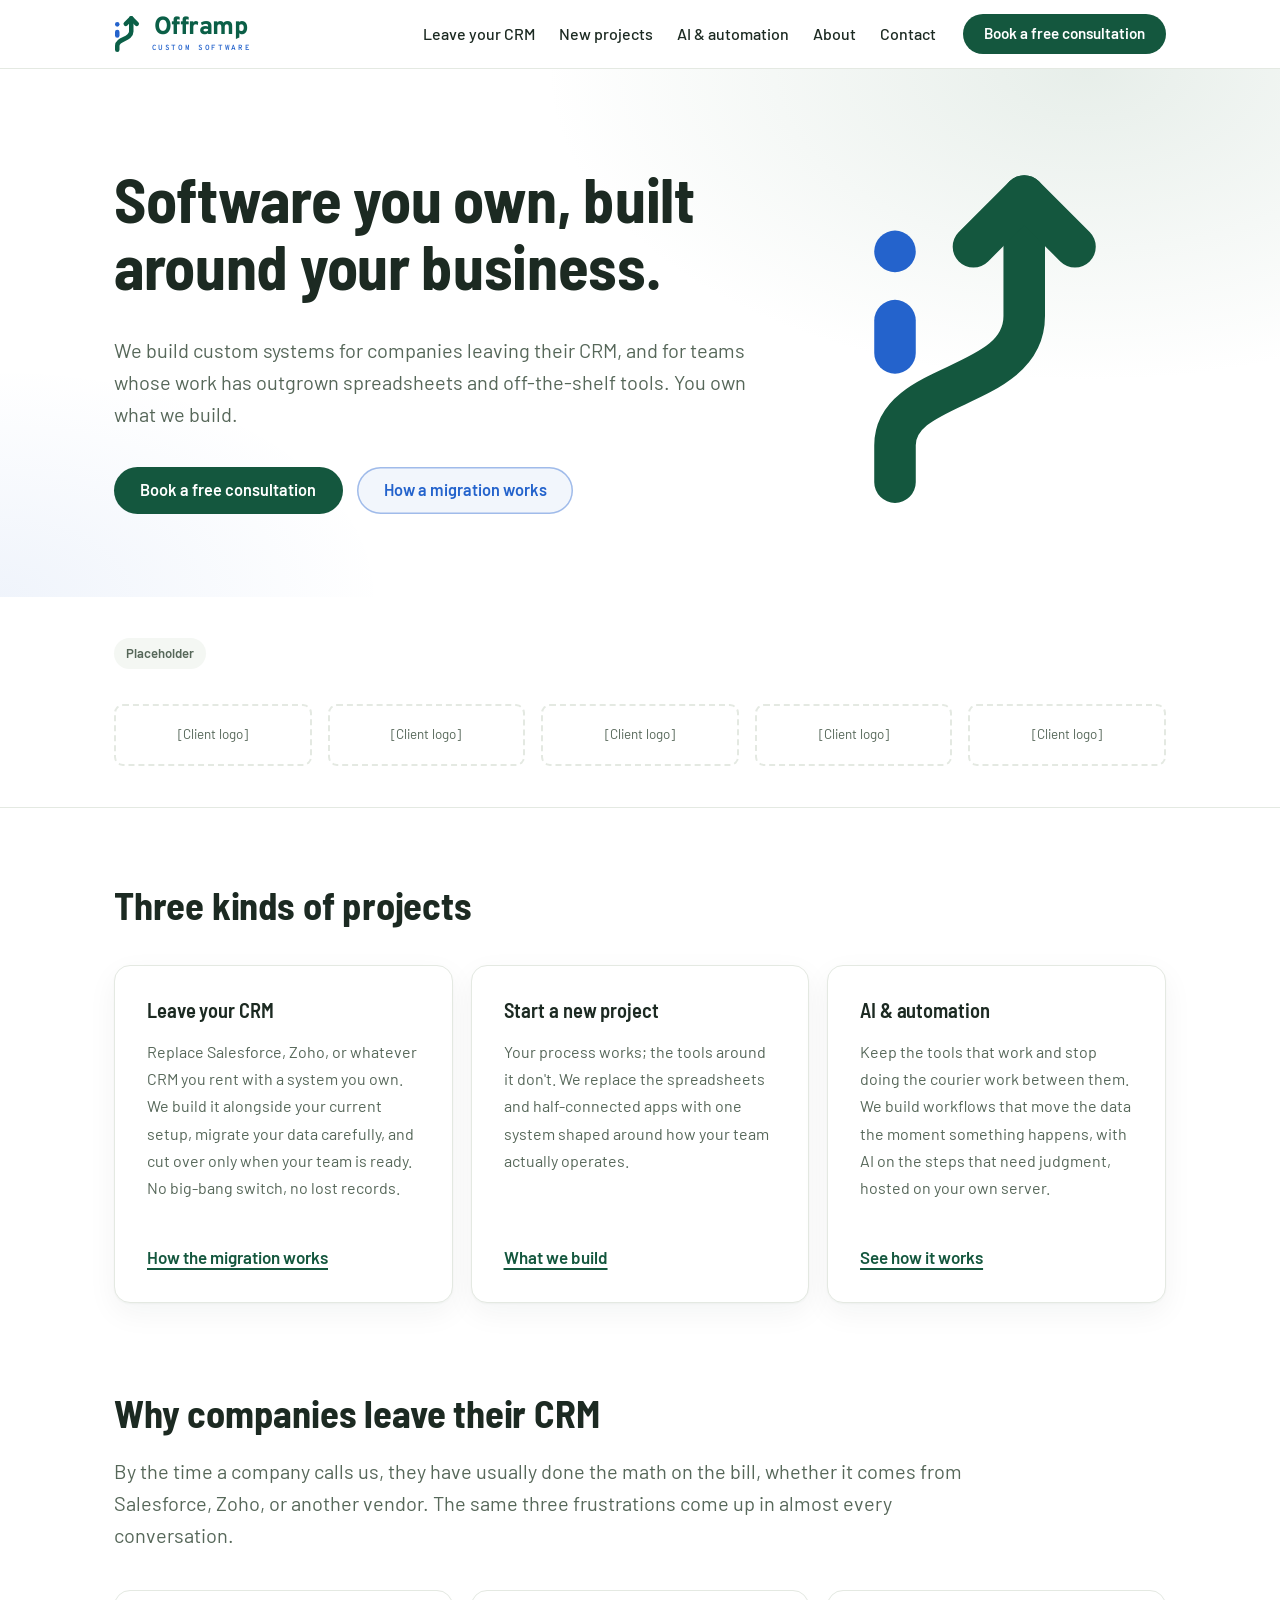
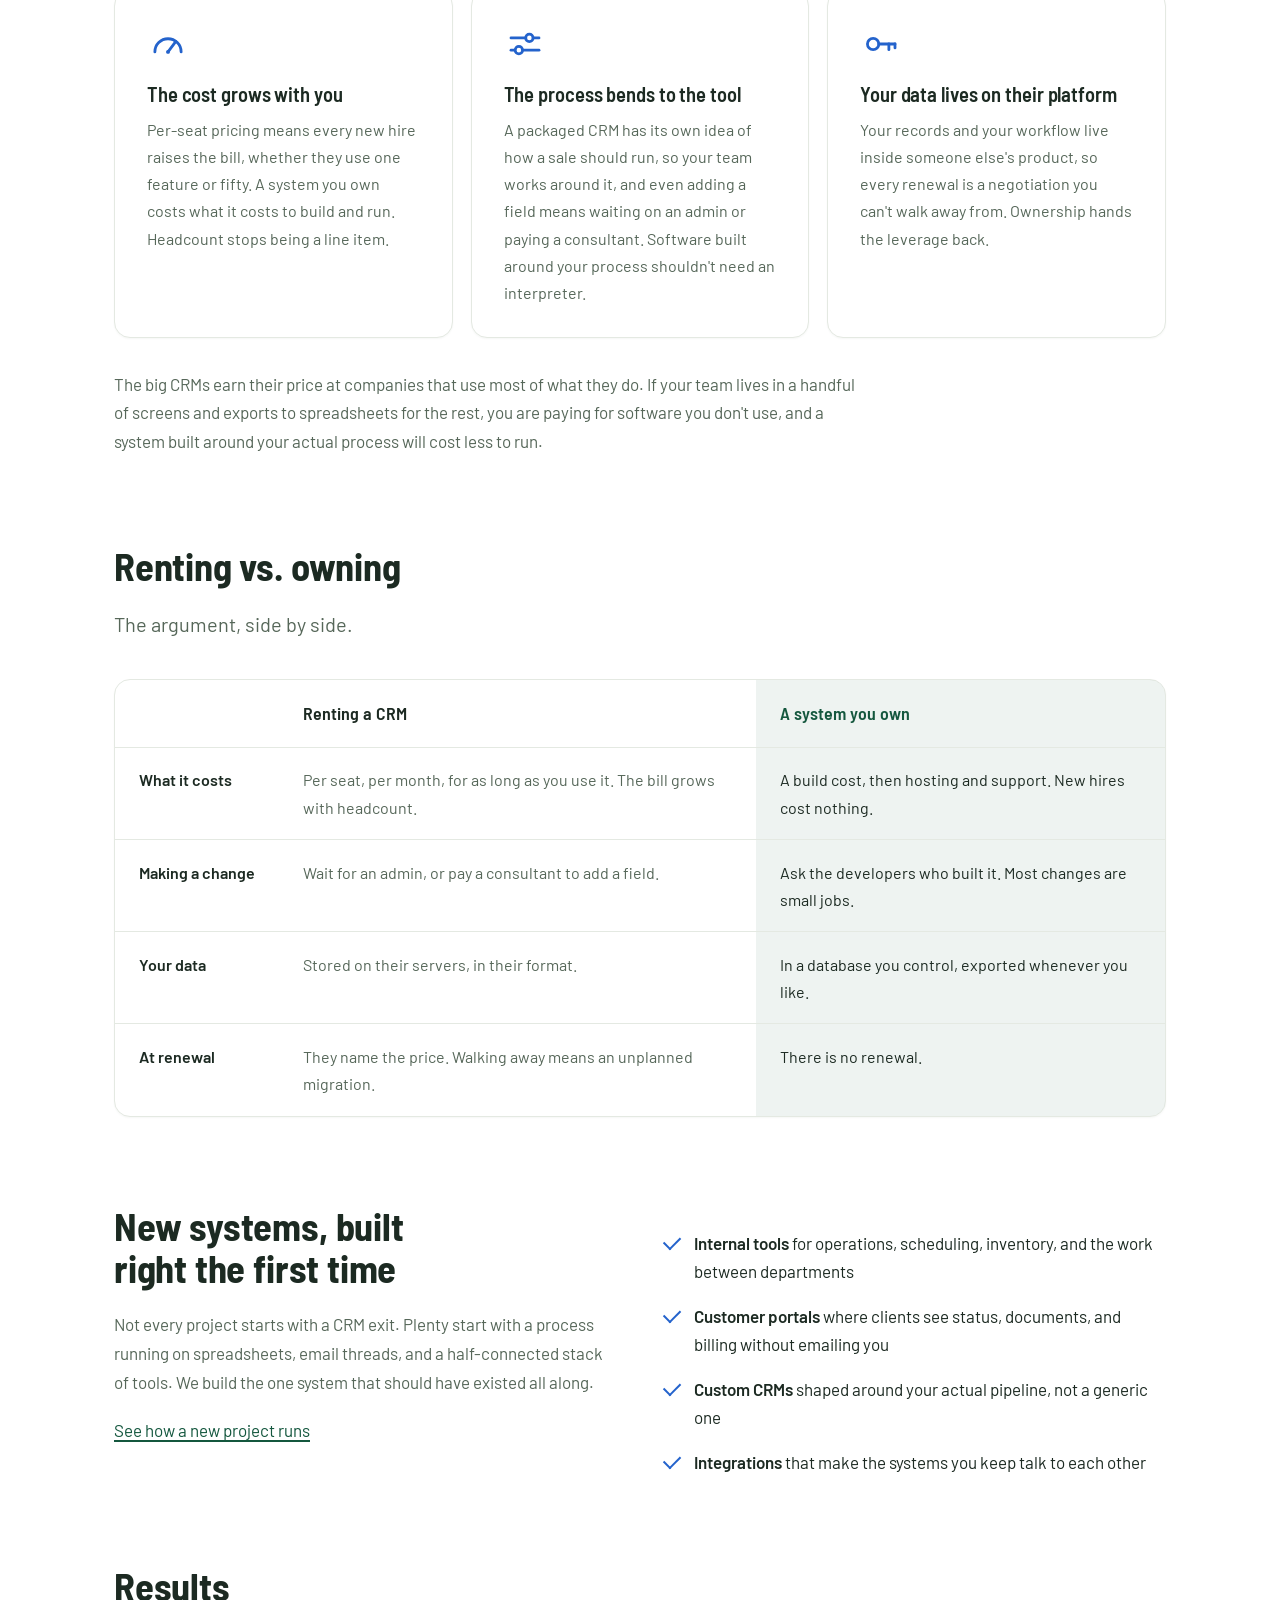
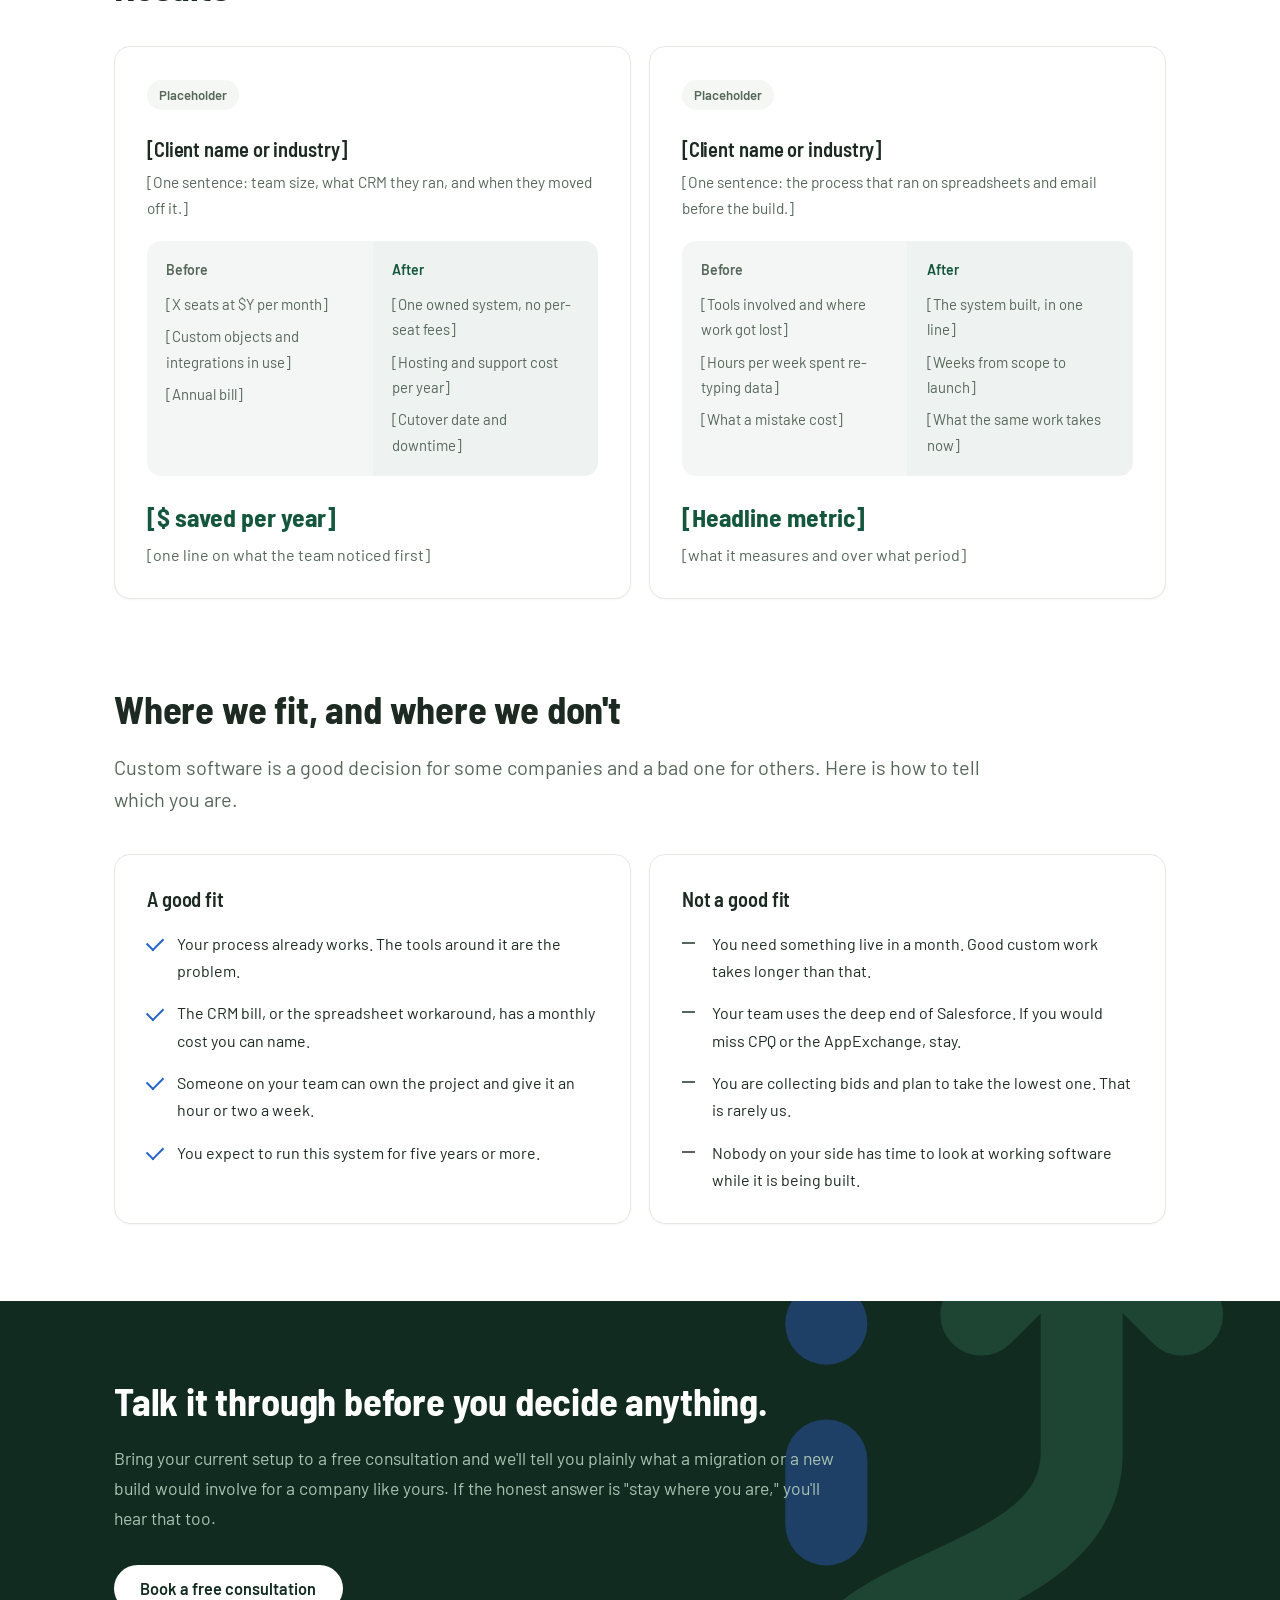
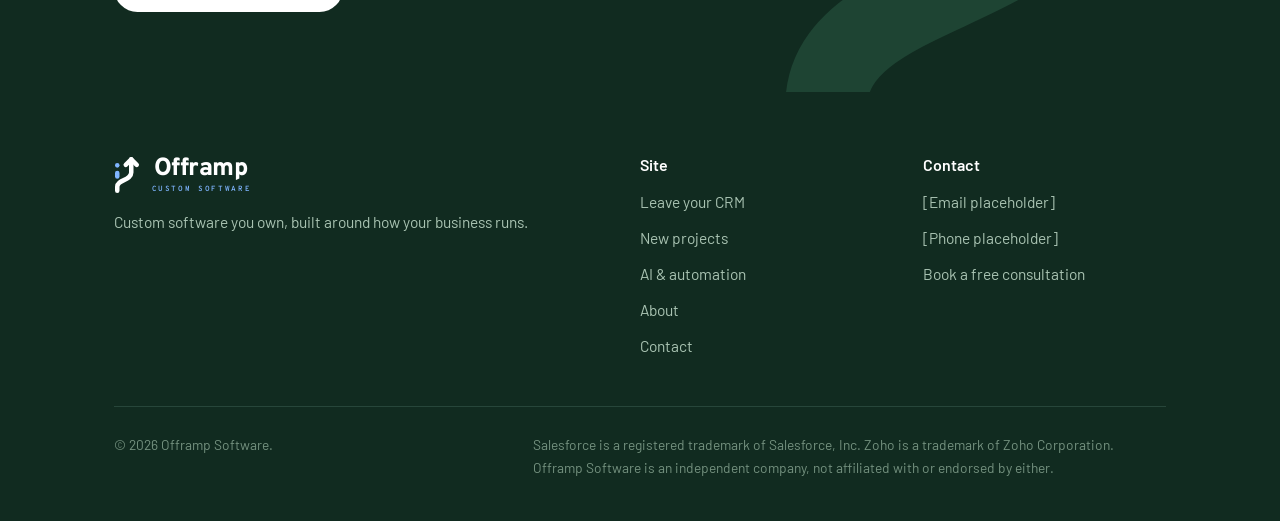
==== index.html @ 59373278 "Point og:url and og:image at live Vercel domain Share previews (WhatsApp, iMessage, LinkedIn) need a" ====
<!doctype html>
<html lang="en">
<head>
<meta charset="utf-8">
<meta name="viewport" content="width=device-width, initial-scale=1">
<title>Offramp Software | Custom software you own</title>
<meta name="description" content="Offramp Software builds custom business systems you own outright: planned, low-drama migrations off CRMs like Salesforce and Zoho, and new software built around how your team actually works.">
<!-- [og/canonical URLs point at the vercel.app domain; swap for the custom domain on every page when one is set up.] -->
<meta property="og:type" content="website">
<meta property="og:site_name" content="Offramp Software">
<meta property="og:title" content="Offramp Software | Custom software you own">
<meta property="og:description" content="Planned, low-drama migrations off CRMs like Salesforce and Zoho, and new systems built around how your team actually works. You own what we build.">
<meta property="og:url" content="https://offramp-lovat.vercel.app/">
<meta property="og:image" content="https://offramp-lovat.vercel.app/og-image.png">
<meta property="og:image:width" content="1200">
<meta property="og:image:height" content="630">
<meta name="twitter:card" content="summary_large_image">
<link rel="icon" href="favicon.svg" type="image/svg+xml">
<link rel="preconnect" href="https://fonts.googleapis.com">
<link rel="preconnect" href="https://fonts.gstatic.com" crossorigin>
<link href="https://fonts.googleapis.com/css2?family=Barlow:wght@400;500;600;700&family=Barlow+Semi+Condensed:wght@600;700&family=Overpass:wght@800&family=Overpass+Mono:wght@600&display=swap" rel="stylesheet">
<link rel="stylesheet" href="styles.css">
</head>
<body>
<a class="skip-link" href="#main">Skip to content</a>

<header class="site-header">
  <div class="shell header-row">
    <a class="brand" href="index.html" aria-label="Offramp Software, home"><img class="brand-logo" src="logo-light.svg" alt="" width="52" height="75"><span class="brand-text"><span class="brand-name">Offramp</span><span class="brand-sub">Custom Software</span></span></a>
    <button class="nav-toggle" aria-expanded="false" aria-controls="site-nav" aria-label="Menu">
      <span class="nav-toggle-bars" aria-hidden="true"><span></span><span></span><span></span></span>
    </button>
    <nav class="site-nav" id="site-nav" aria-label="Main">
      <a href="crm-migration.html">Leave your CRM</a>
      <a href="new-projects.html">New projects</a>
      <a href="automation.html">AI &amp; automation</a>
      <a href="about.html">About</a>
      <a href="contact.html">Contact</a>
    </nav>
    <a class="btn btn-primary header-cta" href="contact.html">Book a free consultation</a>
  </div>
</header>

<main id="main">

  <section class="hero">
    <div class="shell hero-grid">
      <div>
        <h1>Software you own, built around your business.</h1>
        <p class="lede">We build custom systems for companies leaving their CRM, and for teams whose work has outgrown spreadsheets and off-the-shelf tools. You own what we build.</p>
        <div class="hero-actions">
          <a class="btn btn-primary" href="contact.html">Book a free consultation</a>
          <a class="btn btn-secondary" href="crm-migration.html">How a migration works</a>
        </div>
      </div>
      <svg class="hero-road" viewBox="22.5 11.5 52 75" role="img" aria-label="A road diagram: one lane fades out while another curves off toward an exit arrow.">
        <path d="M29 52 L29 45" fill="none" stroke="#2463CC" stroke-width="9" stroke-linecap="round"/>
        <circle cx="29" cy="30" r="4.5" fill="#2463CC"/>
        <g opacity="0">
          <animate attributeName="opacity" from="0" to="1" dur="0.45s" begin="0s" fill="freeze"/>
          <path class="road-draw" d="M29 80 L29 72 C29 58 57 60 57 44 L57 18" fill="none" stroke="#14573E" stroke-width="9" stroke-linecap="round" stroke-dasharray="76.5" stroke-dashoffset="64.5">
            <animate attributeName="stroke-dashoffset" from="64.5" to="0" dur="1s" begin="0s" fill="freeze" calcMode="spline" keyTimes="0;1" keySplines="0.65 0 0.35 1"/>
          </path>
          <g class="arrow-rider">
            <path d="M-11 -11 L0 0 L-11 11" fill="none" stroke="#14573E" stroke-width="9" stroke-linecap="round" stroke-linejoin="round"/>
            <animateMotion dur="0.95s" begin="0s" fill="freeze" rotate="auto" calcMode="spline" keyPoints="0.158;1" keyTimes="0;1" keySplines="0.65 0 0.35 1" path="M29 80 L29 72 C29 58 57 60 57 44 L57 18"/>
          </g>
        </g>
      </svg>
    </div>
  </section>

  <section class="logo-strip" aria-label="Client logos">
    <div class="shell">
      <!-- [Swap each slot for a grayscale client logo (SVG or PNG inside an <img>).
           Keep this whole section commented out or deleted until at least three are real.] -->
      <p class="logo-strip-caption"><span class="tag">Placeholder</span></p>
      <div class="logo-row">
        <div class="logo-slot">[Client logo]</div>
        <div class="logo-slot">[Client logo]</div>
        <div class="logo-slot">[Client logo]</div>
        <div class="logo-slot">[Client logo]</div>
        <div class="logo-slot">[Client logo]</div>
      </div>
    </div>
  </section>

  <section class="section" aria-labelledby="paths-heading">
    <div class="shell">
      <h2 id="paths-heading">Three kinds of projects</h2>
      <div class="card-grid">
        <article class="card path-card">
          <h3>Leave your CRM</h3>
          <p>Replace Salesforce, Zoho, or whatever CRM you rent with a system you own. We build it alongside your current setup, migrate your data carefully, and cut over only when your team is ready. No big-bang switch, no lost records.</p>
          <a class="card-link" href="crm-migration.html"><span>How the migration works</span></a>
        </article>
        <article class="card path-card">
          <h3>Start a new project</h3>
          <p>Your process works; the tools around it don't. We replace the spreadsheets and half-connected apps with one system shaped around how your team actually operates.</p>
          <a class="card-link" href="new-projects.html"><span>What we build</span></a>
        </article>
        <article class="card path-card">
          <h3>AI &amp; automation</h3>
          <p>Keep the tools that work and stop doing the courier work between them. We build workflows that move the data the moment something happens, with AI on the steps that need judgment, hosted on your own server.</p>
          <a class="card-link" href="automation.html"><span>See how it works</span></a>
        </article>
      </div>
    </div>
  </section>

  <section class="section" aria-labelledby="why-heading">
    <div class="shell">
      <h2 id="why-heading">Why companies leave their CRM</h2>
      <p class="lede measure">By the time a company calls us, they have usually done the math on the bill, whether it comes from Salesforce, Zoho, or another vendor. The same three frustrations come up in almost every conversation.</p>
      <div class="card-grid">
        <article class="card">
          <svg class="card-icon" viewBox="0 0 48 48" fill="none" stroke="currentColor" stroke-width="3.2" stroke-linecap="round" stroke-linejoin="round" aria-hidden="true" focusable="false">
            <path d="M9 33 A15 15 0 0 1 39 33"/>
            <path d="M24 33 L33 21"/>
            <circle cx="24" cy="33" r="2.2" fill="currentColor" stroke="none"/>
          </svg>
          <h3>The cost grows with you</h3>
          <p>Per-seat pricing means every new hire raises the bill, whether they use one feature or fifty. A system you own costs what it costs to build and run. Headcount stops being a line item.</p>
        </article>
        <article class="card">
          <svg class="card-icon" viewBox="0 0 48 48" fill="none" stroke="currentColor" stroke-width="3.2" stroke-linecap="round" stroke-linejoin="round" aria-hidden="true" focusable="false">
            <path d="M8 17 H40"/>
            <circle cx="29" cy="17" r="4.2" fill="#FFFFFF"/>
            <path d="M8 31 H40"/>
            <circle cx="17" cy="31" r="4.2" fill="#FFFFFF"/>
          </svg>
          <h3>The process bends to the tool</h3>
          <p>A packaged CRM has its own idea of how a sale should run, so your team works around it, and even adding a field means waiting on an admin or paying a consultant. Software built around your process shouldn't need an interpreter.</p>
        </article>
        <article class="card">
          <svg class="card-icon" viewBox="0 0 48 48" fill="none" stroke="currentColor" stroke-width="3.2" stroke-linecap="round" stroke-linejoin="round" aria-hidden="true" focusable="false">
            <circle cx="15" cy="24" r="6.5"/>
            <path d="M21.5 24 H40"/>
            <path d="M33 24 V30.5"/>
            <path d="M40 24 V28.5"/>
          </svg>
          <h3>Your data lives on their platform</h3>
          <p>Your records and your workflow live inside someone else's product, so every renewal is a negotiation you can't walk away from. Ownership hands the leverage back.</p>
        </article>
      </div>
      <p class="measure" style="margin-top:2rem; color: var(--muted);">The big CRMs earn their price at companies that use most of what they do. If your team lives in a handful of screens and exports to spreadsheets for the rest, you are paying for software you don't use, and a system built around your actual process will cost less to run.</p>
    </div>
  </section>

  <section class="section" aria-labelledby="compare-heading">
    <div class="shell">
      <h2 id="compare-heading">Renting vs. owning</h2>
      <p class="lede measure">The argument, side by side.</p>
      <div class="compare">
        <table>
          <thead>
            <tr>
              <th scope="col"><span class="sr-only">Topic</span></th>
              <th scope="col">Renting a CRM</th>
              <th scope="col" class="own">A system you own</th>
            </tr>
          </thead>
          <tbody>
            <tr>
              <th scope="row">What it costs</th>
              <td>Per seat, per month, for as long as you use it. The bill grows with headcount.</td>
              <td class="own">A build cost, then hosting and support. New hires cost nothing.</td>
            </tr>
            <tr>
              <th scope="row">Making a change</th>
              <td>Wait for an admin, or pay a consultant to add a field.</td>
              <td class="own">Ask the developers who built it. Most changes are small jobs.</td>
            </tr>
            <tr>
              <th scope="row">Your data</th>
              <td>Stored on their servers, in their format.</td>
              <td class="own">In a database you control, exported whenever you like.</td>
            </tr>
            <tr>
              <th scope="row">At renewal</th>
              <td>They name the price. Walking away means an unplanned migration.</td>
              <td class="own">There is no renewal.</td>
            </tr>
          </tbody>
        </table>
      </div>
    </div>
  </section>

  <section class="section" aria-labelledby="new-heading">
    <div class="shell split">
      <div>
        <h2 id="new-heading">New systems, built right the first time</h2>
        <p class="measure" style="color: var(--muted);">Not every project starts with a CRM exit. Plenty start with a process running on spreadsheets, email threads, and a half-connected stack of tools. We build the one system that should have existed all along.</p>
        <p style="margin-top:1.2rem;"><a href="new-projects.html">See how a new project runs</a></p>
      </div>
      <ul class="plain-list">
        <li><strong>Internal tools</strong> for operations, scheduling, inventory, and the work between departments</li>
        <li><strong>Customer portals</strong> where clients see status, documents, and billing without emailing you</li>
        <li><strong>Custom CRMs</strong> shaped around your actual pipeline, not a generic one</li>
        <li><strong>Integrations</strong> that make the systems you keep talk to each other</li>
      </ul>
    </div>
  </section>

  <section class="section" aria-labelledby="proof-heading">
    <div class="shell">
      <h2 id="proof-heading">Results</h2>
      <!-- [Every bracketed value below is a placeholder. Fill with real, verifiable
           numbers from real projects. Do not publish this section until it is real.] -->
      <div class="case-grid">
        <article class="card case-card">
          <header class="case-head">
            <span class="tag">Placeholder</span>
            <h3>[Client name or industry]</h3>
            <p>[One sentence: team size, what CRM they ran, and when they moved off it.]</p>
          </header>
          <div class="case-compare">
            <div class="case-col case-before">
              <h4>Before</h4>
              <ul>
                <li>[X seats at $Y per month]</li>
                <li>[Custom objects and integrations in use]</li>
                <li>[Annual bill]</li>
              </ul>
            </div>
            <div class="case-col case-after">
              <h4>After</h4>
              <ul>
                <li>[One owned system, no per-seat fees]</li>
                <li>[Hosting and support cost per year]</li>
                <li>[Cutover date and downtime]</li>
              </ul>
            </div>
          </div>
          <p class="case-outcome"><strong>[$ saved per year]</strong> [one line on what the team noticed first]</p>
        </article>
        <article class="card case-card">
          <header class="case-head">
            <span class="tag">Placeholder</span>
            <h3>[Client name or industry]</h3>
            <p>[One sentence: the process that ran on spreadsheets and email before the build.]</p>
          </header>
          <div class="case-compare">
            <div class="case-col case-before">
              <h4>Before</h4>
              <ul>
                <li>[Tools involved and where work got lost]</li>
                <li>[Hours per week spent re-typing data]</li>
                <li>[What a mistake cost]</li>
              </ul>
            </div>
            <div class="case-col case-after">
              <h4>After</h4>
              <ul>
                <li>[The system built, in one line]</li>
                <li>[Weeks from scope to launch]</li>
                <li>[What the same work takes now]</li>
              </ul>
            </div>
          </div>
          <p class="case-outcome"><strong>[Headline metric]</strong> [what it measures and over what period]</p>
        </article>
      </div>
    </div>
  </section>

  <section class="section" aria-labelledby="fit-heading">
    <div class="shell">
      <h2 id="fit-heading">Where we fit, and where we don't</h2>
      <p class="lede measure">Custom software is a good decision for some companies and a bad one for others. Here is how to tell which you are.</p>
      <div class="fit-grid">
        <article class="card">
          <h3>A good fit</h3>
          <ul class="plain-list">
            <li>Your process already works. The tools around it are the problem.</li>
            <li>The CRM bill, or the spreadsheet workaround, has a monthly cost you can name.</li>
            <li>Someone on your team can own the project and give it an hour or two a week.</li>
            <li>You expect to run this system for five years or more.</li>
          </ul>
        </article>
        <article class="card">
          <h3>Not a good fit</h3>
          <ul class="plain-list list-dash">
            <li>You need something live in a month. Good custom work takes longer than that.</li>
            <li>Your team uses the deep end of Salesforce. If you would miss CPQ or the AppExchange, stay.</li>
            <li>You are collecting bids and plan to take the lowest one. That is rarely us.</li>
            <li>Nobody on your side has time to look at working software while it is being built.</li>
          </ul>
        </article>
      </div>
    </div>
  </section>

  <section class="band-dark cta-band" aria-labelledby="cta-heading">
    <svg class="band-art" viewBox="22.5 11.5 52 75" aria-hidden="true" focusable="false">
      <path d="M29 52 L29 45" fill="none" stroke="#1F4066" stroke-width="9" stroke-linecap="round"/>
      <circle cx="29" cy="30" r="4.5" fill="#1F4066"/>
      <path d="M29 80 L29 72 C29 58 57 60 57 44 L57 18" fill="none" stroke="#1E4433" stroke-width="9" stroke-linecap="round"/>
      <path d="M46 29 L57 18 L68 29" fill="none" stroke="#1E4433" stroke-width="9" stroke-linecap="round" stroke-linejoin="round"/>
    </svg>
    <div class="shell">
      <h2 id="cta-heading">Talk it through before you decide anything.</h2>
      <p>Bring your current setup to a free consultation and we'll tell you plainly what a migration or a new build would involve for a company like yours. If the honest answer is "stay where you are," you'll hear that too.</p>
      <div class="hero-actions">
        <a class="btn btn-light" href="contact.html">Book a free consultation</a>
      </div>
    </div>
  </section>

</main>

<footer class="site-footer">
  <div class="shell">
    <div class="footer-grid">
      <div>
        <a class="brand" href="index.html" aria-label="Offramp Software, home"><img class="brand-logo" src="logo-dark.svg" alt="" width="52" height="75"><span class="brand-text"><span class="brand-name">Offramp</span><span class="brand-sub">Custom Software</span></span></a>
        <p>Custom software you own, built around how your business runs.</p>
      </div>
      <nav aria-label="Footer">
        <h2 class="footer-heading">Site</h2>
        <ul class="footer-links">
          <li><a href="crm-migration.html">Leave your CRM</a></li>
          <li><a href="new-projects.html">New projects</a></li>
          <li><a href="automation.html">AI &amp; automation</a></li>
          <li><a href="about.html">About</a></li>
          <li><a href="contact.html">Contact</a></li>
        </ul>
      </nav>
      <div>
        <h2 class="footer-heading">Contact</h2>
        <ul class="footer-links">
          <li>[Email placeholder]</li>
          <li>[Phone placeholder]</li>
          <li><a href="contact.html">Book a free consultation</a></li>
        </ul>
      </div>
    </div>
    <div class="footer-legal">
      <p>© 2026 Offramp Software.</p>
      <p>Salesforce is a registered trademark of Salesforce, Inc. Zoho is a trademark of Zoho Corporation. Offramp Software is an independent company, not affiliated with or endorsed by either.</p>
    </div>
  </div>
</footer>

<script>
/* With reduced motion, show the finished glyph instead of animating it. */
if (window.matchMedia('(prefers-reduced-motion: reduce)').matches) {
  document.querySelectorAll('.hero-road animateMotion').forEach(function (a) {
    var g = a.parentNode;
    a.remove();
    g.setAttribute('transform', 'translate(57 18) rotate(-90)');
  });
  document.querySelectorAll('.hero-road animate').forEach(function (a) {
    var p = a.parentNode;
    var attr = a.getAttribute('attributeName');
    a.remove();
    p.setAttribute(attr === 'opacity' ? 'opacity' : 'stroke-dashoffset', attr === 'opacity' ? '1' : '0');
  });
}
</script>
<script src="site.js" defer></script>
<script type="application/ld+json">
{
  "@context": "https://schema.org",
  "@type": "Organization",
  "name": "Offramp Software",
  "url": "https://offramp-lovat.vercel.app/",
  "logo": "https://offramp-lovat.vercel.app/og-image.png",
  "description": "Custom software development company. Builds business systems clients own outright, including planned migrations off CRMs like Salesforce and Zoho, and new systems built around a team's process."
}
</script>

</body>
</html>
---- styles.css ----
/* Offramp Software — site styles
   Type: Barlow Semi Condensed (display) + Barlow (body), both drawn from
   highway-signage lettering. Palette: guide-sign pine on green-tinted paper,
   with one amber road-marking accent used sparingly. */

:root {
  --pine: #14573E;
  --pine-deep: #0D4530;
  --pine-tint: rgba(20, 87, 62, 0.07);
  --ink: #1C2A22;
  --paper: #FFFFFF;
  --surface: #F4F7F3;
  --card: #FFFFFF;
  --muted: #566759;
  --night: #112B20;
  --mint: #A9C3B2;
  --line: #E4E9E2;
  --line-dark: #27463A;
  --amber: #C99A2E;
  --blue: #2463CC;
  --blue-sky: #7FB5FF;
  --radius-lg: 16px;
  --radius-md: 14px;
  --radius-sm: 9px;
  --font: "Barlow", "Helvetica Neue", Arial, sans-serif;
  --display: "Barlow Semi Condensed", "Barlow", "Helvetica Neue", Arial, sans-serif;
}

* { box-sizing: border-box; }

html { scroll-behavior: smooth; }
@media (prefers-reduced-motion: reduce) {
  html { scroll-behavior: auto; }
  *, *::before, *::after { transition: none !important; }
}

body {
  margin: 0;
  background: var(--paper);
  color: var(--ink);
  font-family: var(--font);
  font-size: 1.0625rem;
  line-height: 1.7;
  -webkit-font-smoothing: antialiased;
}

::selection { background: rgba(36, 99, 204, 0.2); }

h1, h2, h3 {
  font-family: var(--display);
  line-height: 1.08;
  letter-spacing: -0.005em;
  text-wrap: balance;
  margin: 0 0 0.55em;
}
h1 { font-size: clamp(2.5rem, 5.5vw, 3.9rem); font-weight: 700; }
h2 { font-size: clamp(1.75rem, 3.2vw, 2.4rem); font-weight: 700; }
h3 { font-size: 1.28rem; font-weight: 600; line-height: 1.25; }

p { margin: 0 0 1em; }
p:last-child { margin-bottom: 0; }

a { color: var(--pine); text-decoration-thickness: 1.5px; text-underline-offset: 3px; }
a:hover { color: var(--blue); }

a:focus-visible,
button:focus-visible,
input:focus-visible,
textarea:focus-visible,
select:focus-visible,
summary:focus-visible {
  outline: 2.5px solid var(--blue);
  outline-offset: 2px;
  border-radius: 4px;
}

.skip-link {
  position: absolute;
  left: -999px;
  top: 0;
  background: var(--ink);
  color: #fff;
  padding: 0.6rem 1rem;
  z-index: 100;
}
.skip-link:focus { left: 0.5rem; top: 0.5rem; }

.sr-only {
  position: absolute;
  width: 1px;
  height: 1px;
  padding: 0;
  margin: -1px;
  overflow: hidden;
  clip: rect(0, 0, 0, 0);
  white-space: nowrap;
  border: 0;
}

.shell {
  max-width: 1100px;
  margin: 0 auto;
  padding: 0 1.5rem;
}

/* ---------- Header ---------- */

.site-header {
  background: rgba(255, 255, 255, 0.85);
  backdrop-filter: blur(12px);
  -webkit-backdrop-filter: blur(12px);
  border-bottom: 1px solid var(--line);
  position: sticky;
  top: 0;
  z-index: 50;
}

.header-row {
  display: flex;
  align-items: center;
  gap: 1.7rem;
  padding-top: 0.9rem;
  padding-bottom: 0.9rem;
  flex-wrap: wrap;
}

.brand {
  display: flex;
  align-items: center;
  gap: 0.7rem;
  text-decoration: none;
  color: var(--ink);
  margin-right: auto;
}
.brand-logo { display: block; height: 38px; width: auto; }
.brand-text { display: flex; flex-direction: column; align-items: center; line-height: 1; }
.brand-name {
  /* lockup matches the original Overpass wordmark exactly */
  font-family: "Overpass", "Helvetica Neue", Arial, sans-serif;
  font-size: 1.55rem;
  font-weight: 800;
  letter-spacing: -0.02em;
  color: #0B5F47; /* same green as the logo route */
}
.brand-sub {
  /* tracked out so the tagline runs the same width as the name above it */
  font-family: "Overpass Mono", "SF Mono", Menlo, monospace;
  font-size: 0.47rem;
  font-weight: 600;
  letter-spacing: 0.22em;
  margin-right: -0.22em; /* balance the trailing letter-space so centering is optical */
  text-transform: uppercase;
  color: #2463CC;
  margin-top: 0.24rem;
}

.site-nav {
  display: flex;
  gap: 1.5rem;
  flex-wrap: wrap;
}
.site-nav a {
  color: var(--ink);
  text-decoration: none;
  font-weight: 500;
  font-size: 1rem;
  padding: 0.25rem 0;
}
.site-nav a:hover { color: var(--blue); }
.site-nav a[aria-current="page"] {
  color: var(--pine);
  font-weight: 600;
  box-shadow: inset 0 -2px 0 var(--blue);
}

/* ---------- Buttons ---------- */

.btn {
  display: inline-block;
  font-family: var(--font);
  font-weight: 600;
  font-size: 1.02rem;
  line-height: 1;
  padding: 0.95rem 1.65rem;
  border-radius: 999px;
  text-decoration: none;
  border: 0;
  cursor: pointer;
  transition: background 160ms ease, color 160ms ease, box-shadow 160ms ease;
}
.btn-primary {
  background: var(--pine);
  color: #fff;
}
.btn-primary:hover {
  background: var(--pine-deep);
  box-shadow: 0 6px 18px rgba(13, 69, 48, 0.25);
}
.btn-secondary {
  background: rgba(36, 99, 204, 0.06);
  color: var(--blue);
  box-shadow: inset 0 0 0 1.5px rgba(36, 99, 204, 0.4);
}
.btn-secondary:hover {
  background: rgba(36, 99, 204, 0.12);
  box-shadow: inset 0 0 0 1.5px var(--blue);
}
.btn-light {
  background: #fff;
  color: var(--night);
}
.btn-light:hover {
  background: var(--mint);
  color: var(--night);
}

.header-cta { font-size: 0.95rem; padding: 0.75rem 1.3rem; }

/* ---------- Sections ---------- */

.section { padding: 4.8rem 0; }
.section + .section { padding-top: 0.8rem; }

.lede {
  font-size: 1.25rem;
  line-height: 1.6;
  color: var(--muted);
  max-width: 42em;
}

.measure { max-width: 44em; }

/* ---------- Hero ---------- */

.hero {
  padding: 6rem 0 5.2rem;
  position: relative;
}
.hero::before {
  content: "";
  position: absolute;
  inset: 0;
  z-index: -1;
  pointer-events: none;
  background:
    radial-gradient(52rem 30rem at 85% 0%, rgba(169, 195, 178, 0.28), transparent 65%),
    radial-gradient(40rem 24rem at 0% 100%, rgba(36, 99, 204, 0.07), transparent 60%);
}
.hero-grid {
  display: grid;
  grid-template-columns: minmax(0, 7fr) minmax(0, 4fr);
  gap: 3.5rem;
  align-items: center;
}
@media (max-width: 820px) {
  .hero-grid { grid-template-columns: 1fr; }
  .hero-road { max-width: 170px; }
}
.hero h1 { max-width: 14em; }
.hero .lede { margin-top: 1.2rem; }
.hero-actions {
  display: flex;
  gap: 0.9rem;
  flex-wrap: wrap;
  align-items: center;
  margin-top: 2.3rem;
}
.hero-road { width: 100%; max-width: 240px; height: auto; display: block; margin: 0 auto; overflow: visible; }

/* Subpage intro */
.page-intro { padding: 5rem 0 3.4rem; }
.page-intro .lede { margin-top: 1.1rem; }
.page-intro + .section { padding-top: 1rem; }

/* ---------- Cards ---------- */

.card-grid {
  display: grid;
  gap: 1.1rem;
  grid-template-columns: repeat(auto-fit, minmax(290px, 1fr));
  margin-top: 2.4rem;
}

.card {
  background: var(--card);
  border: 1px solid var(--line);
  border-radius: var(--radius-lg);
  padding: 2rem 2rem 1.9rem;
  box-shadow: 0 1px 2px rgba(17, 43, 32, 0.04);
}
.card h3 { margin-bottom: 0.5rem; }
.card p { color: var(--muted); font-size: 1rem; }

.card-icon {
  display: block;
  width: 42px;
  height: 42px;
  margin-bottom: 1.1rem;
  color: var(--blue);
}

.path-card {
  box-shadow: 0 1px 2px rgba(17, 43, 32, 0.04), 0 10px 30px rgba(17, 43, 32, 0.05);
  display: flex;
  flex-direction: column;
  gap: 0.4rem;
  position: relative;
  transition: box-shadow 180ms ease;
}
.path-card:hover,
.path-card:focus-within {
  border-color: #D7DED5;
  box-shadow: 0 1px 2px rgba(17, 43, 32, 0.05), 0 16px 40px rgba(17, 43, 32, 0.1);
}
.path-card .card-link {
  margin-top: auto;
  padding-top: 1.2rem;
  font-weight: 600;
  text-decoration: none;
}
.path-card .card-link::after {
  content: "";
  position: absolute;
  inset: 0;
  border-radius: var(--radius-lg);
}
.path-card .card-link span { text-decoration: underline; text-decoration-thickness: 1.5px; text-underline-offset: 4px; }
.path-card:hover .card-link span { text-decoration-color: var(--blue); }

/* ---------- Steps ---------- */

.steps {
  list-style: none;
  counter-reset: step;
  margin: 2.6rem 0 0;
  padding: 0;
  display: grid;
  gap: 0;
}

.steps li {
  counter-increment: step;
  position: relative;
  padding: 0 0 2.4rem 3.6rem;
}
.steps li::before {
  content: counter(step);
  font-family: var(--display);
  font-weight: 700;
  font-size: 1.05rem;
  color: #fff;
  background: var(--blue);
  width: 2.35rem;
  height: 2.35rem;
  border-radius: 50%;
  display: flex;
  align-items: center;
  justify-content: center;
  position: absolute;
  left: 0;
  top: 0;
}
.steps li::after {
  content: "";
  position: absolute;
  left: calc(1.175rem - 1px);
  top: 2.55rem;
  bottom: 0.2rem;
  width: 2px;
  border-radius: 2px;
  background: var(--line);
}
.steps li:last-child { padding-bottom: 0; }
.steps li:last-child::after { display: none; }
.steps h3 { margin-bottom: 0.3rem; padding-top: 0.32rem; }
.steps p { color: var(--muted); max-width: 42em; }

/* ---------- Diagram ---------- */

.diagram {
  margin: 2.6rem 0 0;
  background: var(--card);
  border: 1px solid var(--line);
  border-radius: var(--radius-lg);
  padding: 1.8rem;
  overflow-x: auto;
  box-shadow: 0 1px 2px rgba(17, 43, 32, 0.04);
}
.diagram svg { display: block; min-width: 620px; width: 100%; height: auto; }
.diagram-caption {
  font-size: 0.94rem;
  color: var(--muted);
  margin-top: 1.1rem;
  max-width: 46em;
}

/* ---------- Checklist / feature lists ---------- */

.plain-list {
  list-style: none;
  margin: 1.4rem 0 0;
  padding: 0;
  display: grid;
  gap: 0.95rem;
  max-width: 46em;
}
.plain-list li {
  padding-left: 1.9rem;
  position: relative;
  color: var(--ink);
}
.plain-list li::before {
  content: "";
  position: absolute;
  left: 0;
  top: 0.45em;
  width: 0.9rem;
  height: 0.5rem;
  border-left: 2.5px solid var(--blue);
  border-bottom: 2.5px solid var(--blue);
  transform: rotate(-45deg);
}
.plain-list li strong { font-weight: 600; }

/* ---------- Split layout ---------- */

.split {
  display: grid;
  grid-template-columns: repeat(auto-fit, minmax(300px, 1fr));
  gap: 3rem;
  align-items: start;
}

.logo-aside {
  align-self: center;
  display: flex;
  justify-content: center;
}
.logo-aside img { width: 220px; max-width: 70%; height: auto; }

/* ---------- Placeholders ---------- */

.placeholder {
  border: 2px dashed var(--line);
  border-radius: var(--radius-lg);
  padding: 1.6rem 1.8rem;
  color: var(--muted);
  background: transparent;
}
.tag {
  font-size: 0.82rem;
  font-weight: 600;
  color: var(--muted);
  display: inline-block;
  background: var(--surface);
  border-radius: 999px;
  padding: 0.25rem 0.75rem;
  margin-bottom: 0.8rem;
}
.placeholder p { font-size: 0.95rem; }

/* ---------- FAQ ---------- */

.faq { margin-top: 1.6rem; max-width: 50em; }
.faq details { border-top: 1px solid var(--line); }
.faq details:last-child { border-bottom: 1px solid var(--line); }
.faq summary {
  cursor: pointer;
  font-weight: 600;
  font-size: 1.08rem;
  padding: 1.2rem 3rem 1.2rem 0;
  list-style: none;
  position: relative;
}
.faq summary:hover { color: var(--pine); }
.faq summary::-webkit-details-marker { display: none; }
.faq summary::before,
.faq summary::after {
  content: "";
  position: absolute;
  right: 0.5rem;
  top: 50%;
  width: 15px;
  height: 2.5px;
  border-radius: 2px;
  background: var(--blue);
  transform: translateY(-50%);
}
.faq summary::before {
  transform: translateY(-50%) rotate(90deg);
  transition: transform 250ms ease;
}
.faq details[open] summary::before { transform: translateY(-50%) rotate(0deg); }
.faq .faq-body { padding: 0 2.5rem 1.3rem 0; color: var(--muted); overflow: hidden; }
.faq .faq-body p { max-width: 42em; }

/* ---------- Dark sections ---------- */

.band-dark {
  background: var(--night);
  color: #fff;
  padding: 5rem 0;
}
.band-dark h2 { color: #fff; }
.band-dark p { color: var(--mint); }
.band-dark .lede { color: var(--mint); }

.cta-band { text-align: left; }
.cta-band .hero-actions { margin-top: 2rem; }
.cta-band p { max-width: 42em; font-size: 1.1rem; }

/* ---------- Forms ---------- */

.form-grid { display: grid; gap: 1.3rem; }
.form-row { display: grid; gap: 1.3rem; grid-template-columns: repeat(auto-fit, minmax(220px, 1fr)); }

.field label {
  display: block;
  font-weight: 600;
  font-size: 0.95rem;
  margin-bottom: 0.35rem;
}
.field input[type="text"],
.field input[type="email"],
.field textarea {
  width: 100%;
  font-family: var(--font);
  font-size: 1rem;
  color: var(--ink);
  background: #fff;
  border: 1.5px solid var(--line);
  border-radius: var(--radius-sm);
  padding: 0.75rem 0.95rem;
  transition: border-color 140ms ease;
}
.field input:focus, .field textarea:focus { border-color: var(--blue); }
.field textarea { min-height: 9rem; resize: vertical; }

fieldset.field {
  border: 0;
  padding: 0;
  margin: 0;
}
fieldset.field legend {
  font-weight: 600;
  font-size: 0.95rem;
  padding: 0;
  margin-bottom: 0.5rem;
}
.radio-cards { display: grid; gap: 0.8rem; grid-template-columns: repeat(auto-fit, minmax(190px, 1fr)); }
.radio-cards label {
  display: flex;
  align-items: center;
  justify-content: center;
  gap: 0.55rem;
  background: #fff;
  border: 1.5px solid var(--line);
  border-radius: 999px;
  padding: 0.75rem 1.1rem;
  font-weight: 500;
  cursor: pointer;
  transition: border-color 140ms ease, background 140ms ease;
}
.radio-cards label:hover { border-color: var(--mint); }
.radio-cards label:has(input:checked) {
  border-color: var(--blue);
  background: rgba(36, 99, 204, 0.07);
  font-weight: 600;
}
.radio-cards input { accent-color: var(--blue); margin: 0; }

.form-note {
  font-size: 0.92rem;
  color: var(--muted);
}

/* ---------- Footer ---------- */

.site-footer {
  background: var(--night);
  color: var(--mint);
  padding: 4rem 0 2.6rem;
  font-size: 0.97rem;
}
.footer-grid {
  display: grid;
  grid-template-columns: 2fr 1fr 1fr;
  gap: 2.5rem;
}
@media (max-width: 760px) {
  .footer-grid { grid-template-columns: 1fr; }
}
.site-footer .brand { color: #fff; margin-bottom: 0.9rem; }
.site-footer .brand-name { color: #fff; } /* matches the dark logo's white route */
.site-footer .brand-sub { color: #7FB5FF; }
.site-footer p { max-width: 34em; }
.footer-heading {
  font-family: var(--font);
  font-size: 1rem;
  font-weight: 600;
  color: #fff;
  margin: 0 0 1rem;
}
.footer-links { list-style: none; margin: 0; padding: 0; display: grid; gap: 0.6rem; }
.footer-links a { color: var(--mint); text-decoration: none; }
.footer-links a:hover { color: var(--blue-sky); text-decoration: underline; }
.footer-legal {
  border-top: 1px solid var(--line-dark);
  margin-top: 2.9rem;
  padding-top: 1.6rem;
  font-size: 0.86rem;
  color: #74917F;
  display: flex;
  justify-content: space-between;
  gap: 1.5rem;
  flex-wrap: wrap;
}
.footer-legal p { margin: 0; max-width: 46em; }

/* ---------- Mobile navigation ---------- */

.nav-toggle {
  display: none;
  background: none;
  border: 0;
  padding: 0.5rem 0.2rem;
  cursor: pointer;
}
.nav-toggle-bars { display: block; width: 24px; }
.nav-toggle-bars span {
  display: block;
  height: 2.5px;
  border-radius: 2px;
  background: var(--ink);
  transition: transform 200ms ease, opacity 200ms ease;
}
.nav-toggle-bars span + span { margin-top: 5.5px; }

/* ---------- Small screens ---------- */

@media (max-width: 860px) {
  .header-cta { display: none; }
  .nav-toggle { display: block; }
  .site-nav {
    display: none;
    flex-basis: 100%;
    flex-direction: column;
    gap: 0.1rem;
    padding: 0.4rem 0 1rem;
    border-top: 1px solid var(--line);
    margin-top: 0.5rem;
  }
  body.nav-open .site-nav { display: flex; }
  .site-nav a { padding: 0.55rem 0; font-size: 1.08rem; }
  .site-nav a[aria-current="page"] { box-shadow: none; }
  body.nav-open .header-cta {
    display: inline-block;
    flex-basis: 100%;
    text-align: center;
    margin-bottom: 0.9rem;
  }
  body.nav-open .nav-toggle-bars span:nth-child(1) { transform: translateY(8px) rotate(45deg); }
  body.nav-open .nav-toggle-bars span:nth-child(2) { opacity: 0; }
  body.nav-open .nav-toggle-bars span:nth-child(3) { transform: translateY(-8px) rotate(-45deg); }
}
@media (max-width: 640px) {
  .section { padding: 3.4rem 0; }
  .section + .section { padding-top: 0.6rem; }
  .hero { padding: 3.8rem 0 3.2rem; }
  .page-intro { padding: 3.6rem 0 2.4rem; }
  .band-dark { padding: 3.4rem 0; }
  .card { padding: 1.6rem 1.5rem 1.5rem; }
}

/* Hero animation runs as SVG animation inside the SVG itself: the main route
   fades in while it draws and the arrowhead rides the tip; the lane is static. */

/* ---------- Migration timeline draw-on-scroll ---------- */

.diagram.will-animate .t-green {
  stroke-dasharray: var(--len);
  stroke-dashoffset: 596; /* 40 units pre-drawn behind the arrow */
  transition: stroke-dashoffset 1.2s cubic-bezier(0.65, 0, 0.35, 1);
}
.diagram.will-animate .t-arrow {
  transform: translateX(-596px);
  transition: transform 1.2s cubic-bezier(0.65, 0, 0.35, 1);
}
.diagram.in-view .t-green { stroke-dashoffset: 0; }
.diagram.in-view .t-arrow { transform: translateX(0); }

/* ---------- Cost calculator ---------- */

.calc {
  margin-top: 2rem;
  max-width: 46em;
}
.calc-grid {
  display: grid;
  gap: 1.2rem;
  grid-template-columns: repeat(auto-fit, minmax(160px, 1fr));
}
.calc .field input[type="number"] {
  width: 100%;
  font-family: var(--font);
  font-size: 1.05rem;
  font-variant-numeric: tabular-nums;
  color: var(--ink);
  background: #fff;
  border: 1.5px solid var(--line);
  border-radius: var(--radius-sm);
  padding: 0.75rem 0.95rem;
  transition: border-color 140ms ease;
}
.calc .field input[type="number"]:focus { border-color: var(--blue); }
.calc-result {
  margin-top: 1.5rem;
  font-size: 1.18rem;
  max-width: 34em;
}
.calc-result strong {
  color: var(--blue);
  font-family: var(--display);
  font-size: 1.7rem;
  font-weight: 700;
  font-variant-numeric: tabular-nums;
  white-space: nowrap;
}
.calc-note {
  font-size: 0.9rem;
  color: var(--muted);
  margin-top: 0.7rem;
  max-width: 40em;
}

/* ---------- Dark band background motif ---------- */

.band-dark { position: relative; overflow: hidden; }
.band-dark .shell { position: relative; }
.band-art {
  position: absolute;
  right: 3%;
  top: 50%;
  transform: translateY(-50%);
  height: 175%;
  width: auto;
  pointer-events: none;
}

/* ---------- Steps activate as they enter view ---------- */

.js-steps .steps li::before {
  background: var(--paper);
  color: var(--blue);
  box-shadow: inset 0 0 0 2px var(--blue);
  transform: scale(0.85);
  transition: background 0.3s ease, color 0.3s ease, transform 0.3s ease;
}
.js-steps .steps li.on::before {
  background: var(--blue);
  color: #fff;
  transform: scale(1);
}
.js-steps .steps li::after {
  transform: scaleY(0);
  transform-origin: top;
  transition: transform 0.55s ease 0.15s;
}
.js-steps .steps li.on::after { transform: scaleY(1); }

/* ---------- Timeline: cutover marker pulses; the old-CRM lane is static ---------- */

.diagram.will-animate .t-cut { opacity: 0.3; }
.diagram.in-view .t-cut { animation: cut-pulse 0.8s ease 0.95s both; }
@keyframes cut-pulse {
  from { opacity: 0.3; }
  55%  { opacity: 1; }
  72%  { opacity: 0.55; }
  to   { opacity: 1; }
}

/* ---------- Automation flow: dashes travel along the connectors ---------- */

.diagram .flow { stroke-dasharray: 6 14; }
.diagram.in-view .flow {
  animation: flow-dash 1s linear infinite;
  animation-delay: var(--d, 0s);
}
@keyframes flow-dash {
  to { stroke-dashoffset: -20; }
}

/* ---------- Client logo strip ---------- */

.logo-strip { padding: 2.6rem 0; border-bottom: 1px solid var(--line); }
.logo-strip-caption {
  font-size: 0.92rem;
  color: var(--muted);
  margin-bottom: 1.4rem;
}
.logo-row {
  display: grid;
  grid-template-columns: repeat(auto-fit, minmax(130px, 1fr));
  gap: 1rem;
  align-items: center;
}
.logo-slot {
  min-height: 62px;
  display: flex;
  align-items: center;
  justify-content: center;
  border: 2px dashed var(--line);
  border-radius: var(--radius-sm);
  color: var(--muted);
  font-size: 0.84rem;
  text-align: center;
  padding: 0.5rem;
}
/* Real logos: drop an <img> in each slot, remove the dashed border styling above. */
.logo-slot img {
  max-height: 44px;
  max-width: 100%;
  filter: grayscale(1);
  opacity: 0.65;
}

/* ---------- Comparison table ---------- */

.compare {
  margin-top: 2.4rem;
  overflow-x: auto;
  background: var(--card);
  border: 1px solid var(--line);
  border-radius: var(--radius-lg);
  box-shadow: 0 1px 2px rgba(17, 43, 32, 0.04);
}
.compare table {
  width: 100%;
  min-width: 620px;
  border-collapse: collapse;
}
.compare th,
.compare td {
  text-align: left;
  vertical-align: top;
  padding: 1.15rem 1.5rem;
  border-top: 1px solid var(--line);
  font-size: 1rem;
}
.compare thead th {
  border-top: 0;
  font-family: var(--display);
  font-size: 1.12rem;
  font-weight: 600;
}
.compare tbody th {
  font-weight: 600;
  white-space: nowrap;
  color: var(--ink);
}
.compare td { color: var(--muted); }
.compare .own { background: var(--pine-tint); }
.compare thead th.own { color: var(--pine); }
.compare td.own { color: var(--ink); }

/* ---------- Case studies ---------- */

.case-grid {
  display: grid;
  gap: 1.1rem;
  grid-template-columns: repeat(auto-fit, minmax(320px, 1fr));
  margin-top: 2.4rem;
}
.case-card {
  display: flex;
  flex-direction: column;
  gap: 1.2rem;
}
.case-head h3 { margin: 0.9rem 0 0.4rem; }
.case-head p { color: var(--muted); font-size: 0.96rem; }
.case-compare {
  display: grid;
  grid-template-columns: 1fr 1fr;
  border-radius: var(--radius-md);
  overflow: hidden;
}
.case-col { padding: 1.1rem 1.2rem; }
.case-col h4 {
  font-size: 0.88rem;
  font-weight: 600;
  color: var(--muted);
  margin: 0 0 0.6rem;
}
.case-col ul {
  list-style: none;
  margin: 0;
  padding: 0;
  display: grid;
  gap: 0.45rem;
  font-size: 0.93rem;
  color: var(--muted);
}
.case-before { background: rgba(17, 43, 32, 0.045); }
.case-after { background: var(--pine-tint); }
.case-after h4 { color: var(--pine); }
.case-outcome { margin: 0; font-size: 0.98rem; color: var(--muted); }
.case-outcome strong {
  display: block;
  color: var(--pine);
  font-family: var(--display);
  font-size: 1.6rem;
  font-weight: 700;
  margin-bottom: 0.15rem;
}
@media (max-width: 420px) {
  .case-compare { grid-template-columns: 1fr; }
}

/* ---------- Fit / not-fit lists ---------- */

.fit-grid {
  display: grid;
  gap: 1.1rem;
  grid-template-columns: repeat(auto-fit, minmax(300px, 1fr));
  margin-top: 2.4rem;
}
.fit-grid .plain-list { margin-top: 1.1rem; }
.fit-grid .plain-list li { font-size: 1rem; }
.plain-list.list-dash li::before {
  border-left: none;
  border-bottom: 2.5px solid var(--muted);
  width: 0.85rem;
  height: 0;
  transform: none;
  top: 0.75em;
}

/* ---------- Deliverables ---------- */

.deliverables {
  display: grid;
  gap: 1.1rem;
  grid-template-columns: repeat(auto-fit, minmax(230px, 1fr));
  margin-top: 2.4rem;
}
.deliverable {
  background: var(--card);
  border: 1px solid var(--line);
  border-radius: var(--radius-md);
  padding: 1.5rem 1.6rem 1.4rem;
  box-shadow: 0 1px 2px rgba(17, 43, 32, 0.04);
}
.deliverable h3 { font-size: 1.08rem; margin-bottom: 0.4rem; }
.deliverable p { color: var(--muted); font-size: 0.95rem; }

/* ---------- 404 ---------- */

.error-hero { padding: 6rem 0 5.5rem; position: relative; }
.error-hero .shell {
  display: grid;
  grid-template-columns: minmax(0, 7fr) minmax(0, 4fr);
  gap: 3.5rem;
  align-items: center;
}
@media (max-width: 820px) {
  .error-hero .shell { grid-template-columns: 1fr; }
  .error-sign { max-width: 230px; }
}
.error-sign {
  width: 100%;
  max-width: 300px;
  height: auto;
  display: block;
  margin: 0 auto;
}
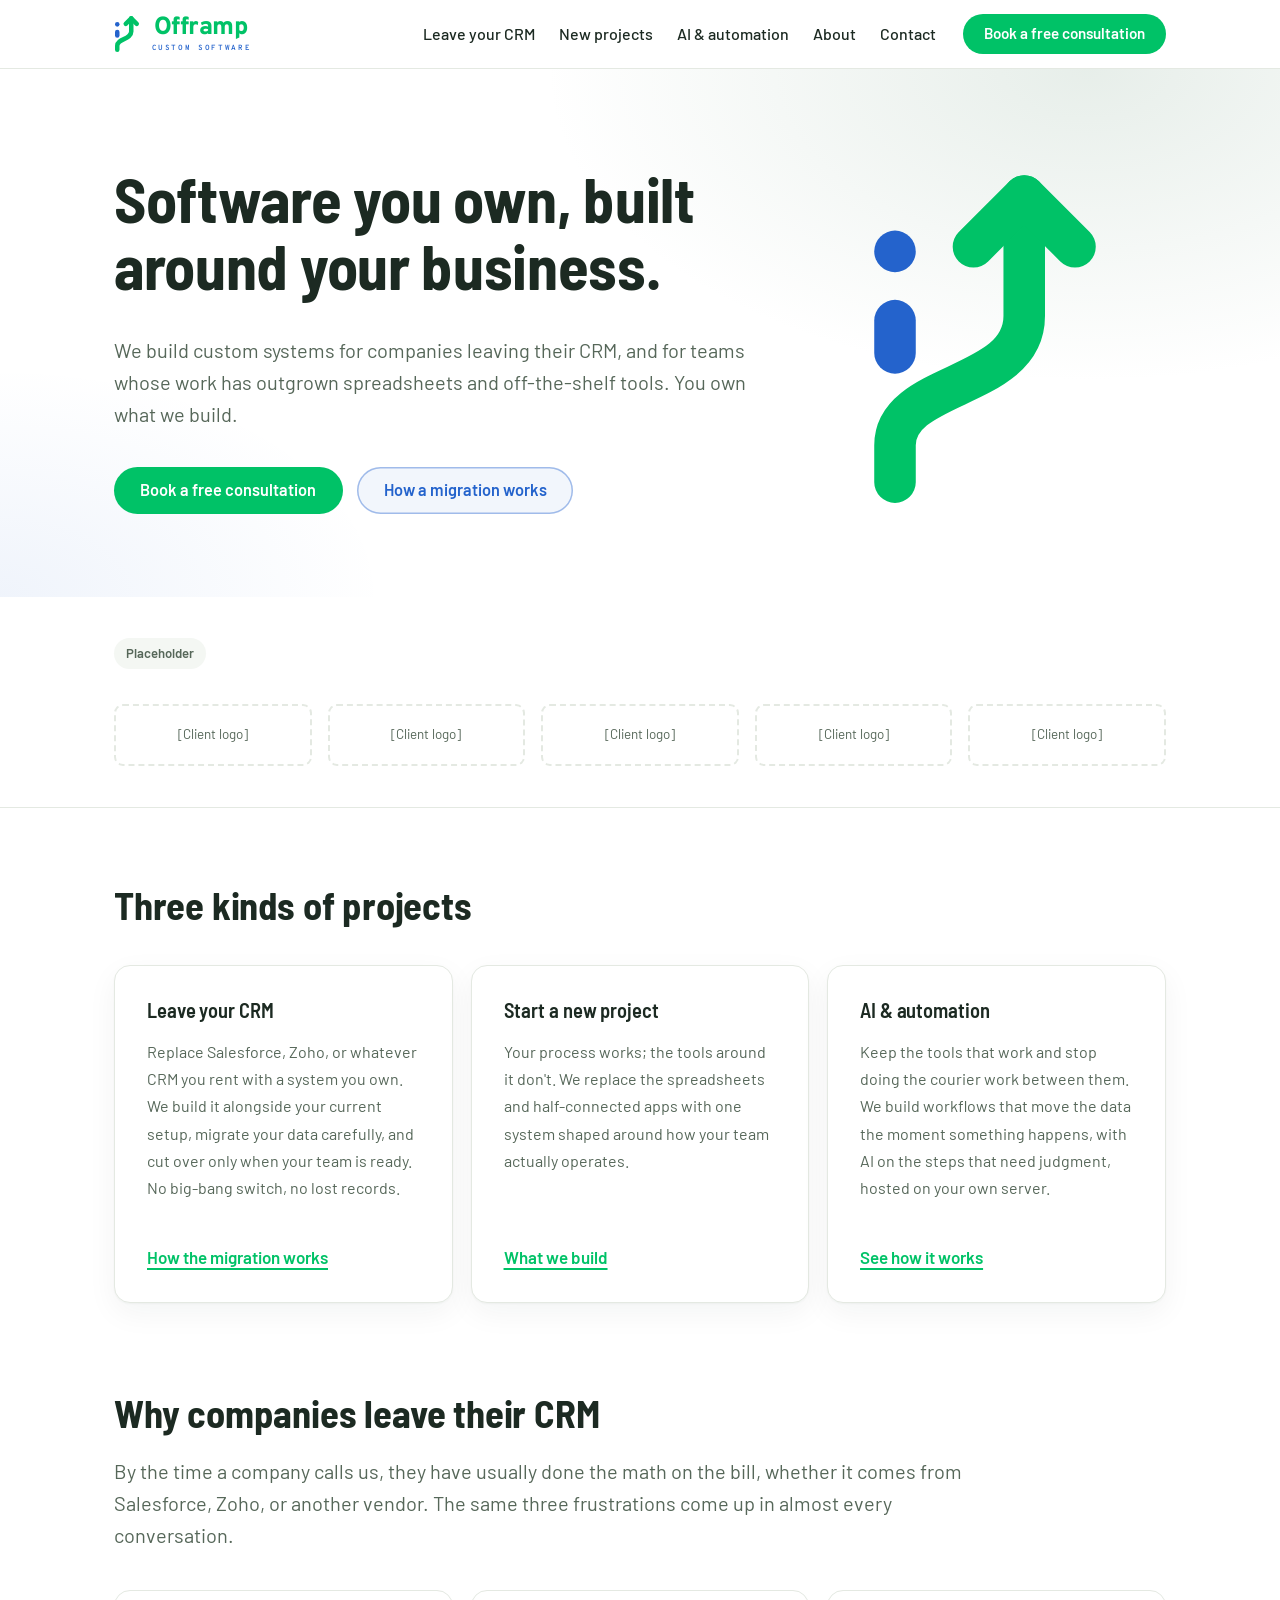
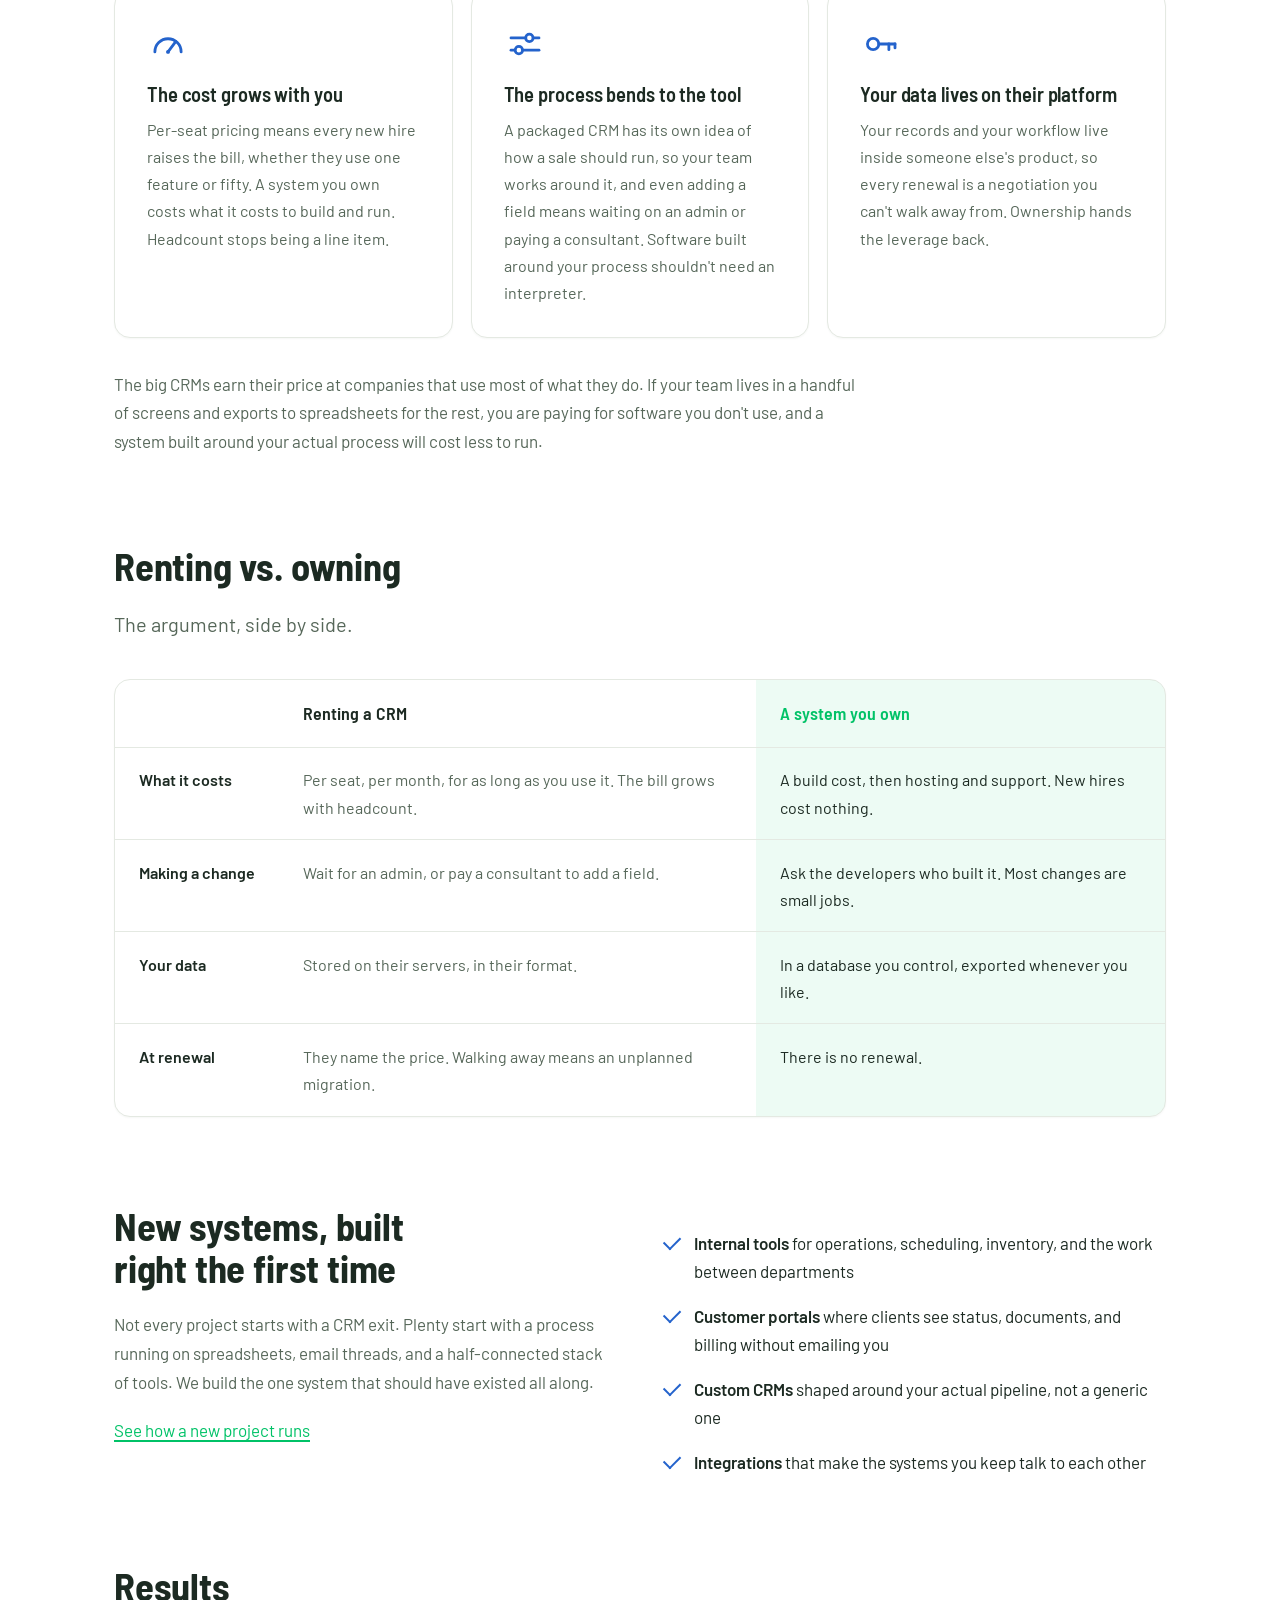
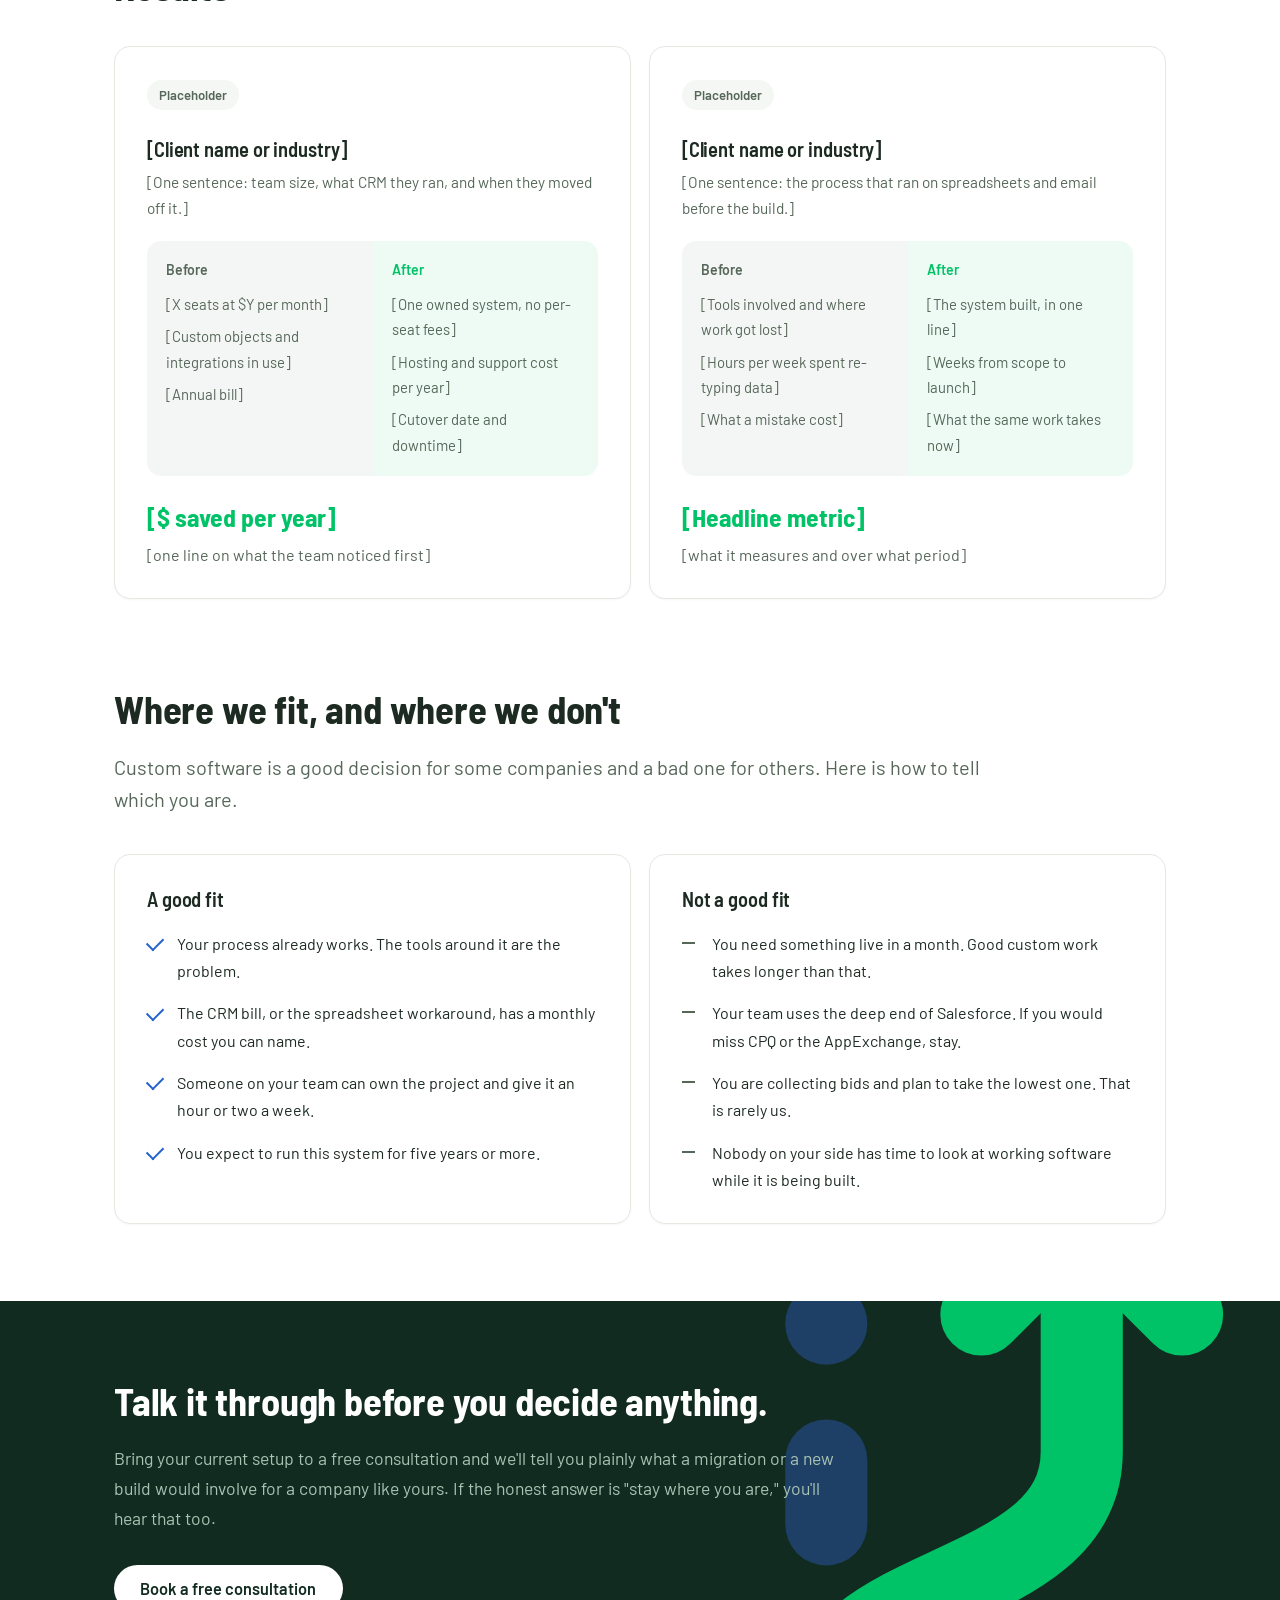
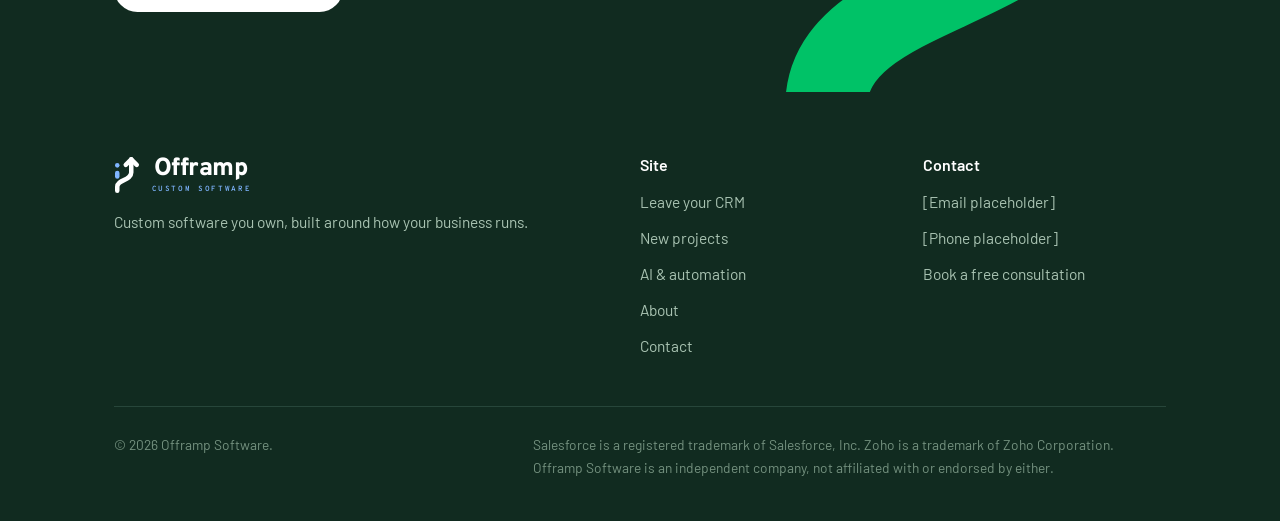
==== commit 8b7abe41: "Replace brand greens with #00C267 Co-Authored-By: Claude Fable 5 <noreply@anthropic.com>" ====
--- a/index.html
+++ b/index.html
@@ -5,13 +5,13 @@
 <meta name="viewport" content="width=device-width, initial-scale=1">
 <title>Offramp Software | Custom software you own</title>
 <meta name="description" content="Offramp Software builds custom business systems you own outright: planned, low-drama migrations off CRMs like Salesforce and Zoho, and new software built around how your team actually works.">
-<!-- [og/canonical URLs point at the vercel.app domain; swap for the custom domain on every page when one is set up.] -->
+
 <meta property="og:type" content="website">
 <meta property="og:site_name" content="Offramp Software">
 <meta property="og:title" content="Offramp Software | Custom software you own">
 <meta property="og:description" content="Planned, low-drama migrations off CRMs like Salesforce and Zoho, and new systems built around how your team actually works. You own what we build.">
-<meta property="og:url" content="https://offramp-lovat.vercel.app/">
-<meta property="og:image" content="https://offramp-lovat.vercel.app/og-image.png">
+<meta property="og:url" content="https://www.offrampsoftware.com/">
+<meta property="og:image" content="https://www.offrampsoftware.com/og-image.png">
 <meta property="og:image:width" content="1200">
 <meta property="og:image:height" content="630">
 <meta name="twitter:card" content="summary_large_image">
@@ -58,11 +58,11 @@
         <circle cx="29" cy="30" r="4.5" fill="#2463CC"/>
         <g opacity="0">
           <animate attributeName="opacity" from="0" to="1" dur="0.45s" begin="0s" fill="freeze"/>
-          <path class="road-draw" d="M29 80 L29 72 C29 58 57 60 57 44 L57 18" fill="none" stroke="#14573E" stroke-width="9" stroke-linecap="round" stroke-dasharray="76.5" stroke-dashoffset="64.5">
+          <path class="road-draw" d="M29 80 L29 72 C29 58 57 60 57 44 L57 18" fill="none" stroke="#00C267" stroke-width="9" stroke-linecap="round" stroke-dasharray="76.5" stroke-dashoffset="64.5">
             <animate attributeName="stroke-dashoffset" from="64.5" to="0" dur="1s" begin="0s" fill="freeze" calcMode="spline" keyTimes="0;1" keySplines="0.65 0 0.35 1"/>
           </path>
           <g class="arrow-rider">
-            <path d="M-11 -11 L0 0 L-11 11" fill="none" stroke="#14573E" stroke-width="9" stroke-linecap="round" stroke-linejoin="round"/>
+            <path d="M-11 -11 L0 0 L-11 11" fill="none" stroke="#00C267" stroke-width="9" stroke-linecap="round" stroke-linejoin="round"/>
             <animateMotion dur="0.95s" begin="0s" fill="freeze" rotate="auto" calcMode="spline" keyPoints="0.158;1" keyTimes="0;1" keySplines="0.65 0 0.35 1" path="M29 80 L29 72 C29 58 57 60 57 44 L57 18"/>
           </g>
         </g>
@@ -296,8 +296,8 @@
     <svg class="band-art" viewBox="22.5 11.5 52 75" aria-hidden="true" focusable="false">
       <path d="M29 52 L29 45" fill="none" stroke="#1F4066" stroke-width="9" stroke-linecap="round"/>
       <circle cx="29" cy="30" r="4.5" fill="#1F4066"/>
-      <path d="M29 80 L29 72 C29 58 57 60 57 44 L57 18" fill="none" stroke="#1E4433" stroke-width="9" stroke-linecap="round"/>
-      <path d="M46 29 L57 18 L68 29" fill="none" stroke="#1E4433" stroke-width="9" stroke-linecap="round" stroke-linejoin="round"/>
+      <path d="M29 80 L29 72 C29 58 57 60 57 44 L57 18" fill="none" stroke="#00C267" stroke-width="9" stroke-linecap="round"/>
+      <path d="M46 29 L57 18 L68 29" fill="none" stroke="#00C267" stroke-width="9" stroke-linecap="round" stroke-linejoin="round"/>
     </svg>
     <div class="shell">
       <h2 id="cta-heading">Talk it through before you decide anything.</h2>
@@ -365,8 +365,8 @@
   "@context": "https://schema.org",
   "@type": "Organization",
   "name": "Offramp Software",
-  "url": "https://offramp-lovat.vercel.app/",
-  "logo": "https://offramp-lovat.vercel.app/og-image.png",
+  "url": "https://www.offrampsoftware.com/",
+  "logo": "https://www.offrampsoftware.com/og-image.png",
   "description": "Custom software development company. Builds business systems clients own outright, including planned migrations off CRMs like Salesforce and Zoho, and new systems built around a team's process."
 }
 </script>
--- a/styles.css
+++ b/styles.css
@@ -4,9 +4,9 @@
    with one amber road-marking accent used sparingly. */
 
 :root {
-  --pine: #14573E;
-  --pine-deep: #0D4530;
-  --pine-tint: rgba(20, 87, 62, 0.07);
+  --pine: #00C267;
+  --pine-deep: #00C267;
+  --pine-tint: rgba(0, 194, 103, 0.07);
   --ink: #1C2A22;
   --paper: #FFFFFF;
   --surface: #F4F7F3;
@@ -140,7 +140,7 @@
   font-size: 1.55rem;
   font-weight: 800;
   letter-spacing: -0.02em;
-  color: #0B5F47; /* same green as the logo route */
+  color: #00C267; /* same green as the logo route */
 }
 .brand-sub {
   /* tracked out so the tagline runs the same width as the name above it */
@@ -194,7 +194,7 @@
 }
 .btn-primary:hover {
   background: var(--pine-deep);
-  box-shadow: 0 6px 18px rgba(13, 69, 48, 0.25);
+  box-shadow: 0 6px 18px rgba(0, 194, 103, 0.25);
 }
 .btn-secondary {
   background: rgba(36, 99, 204, 0.06);
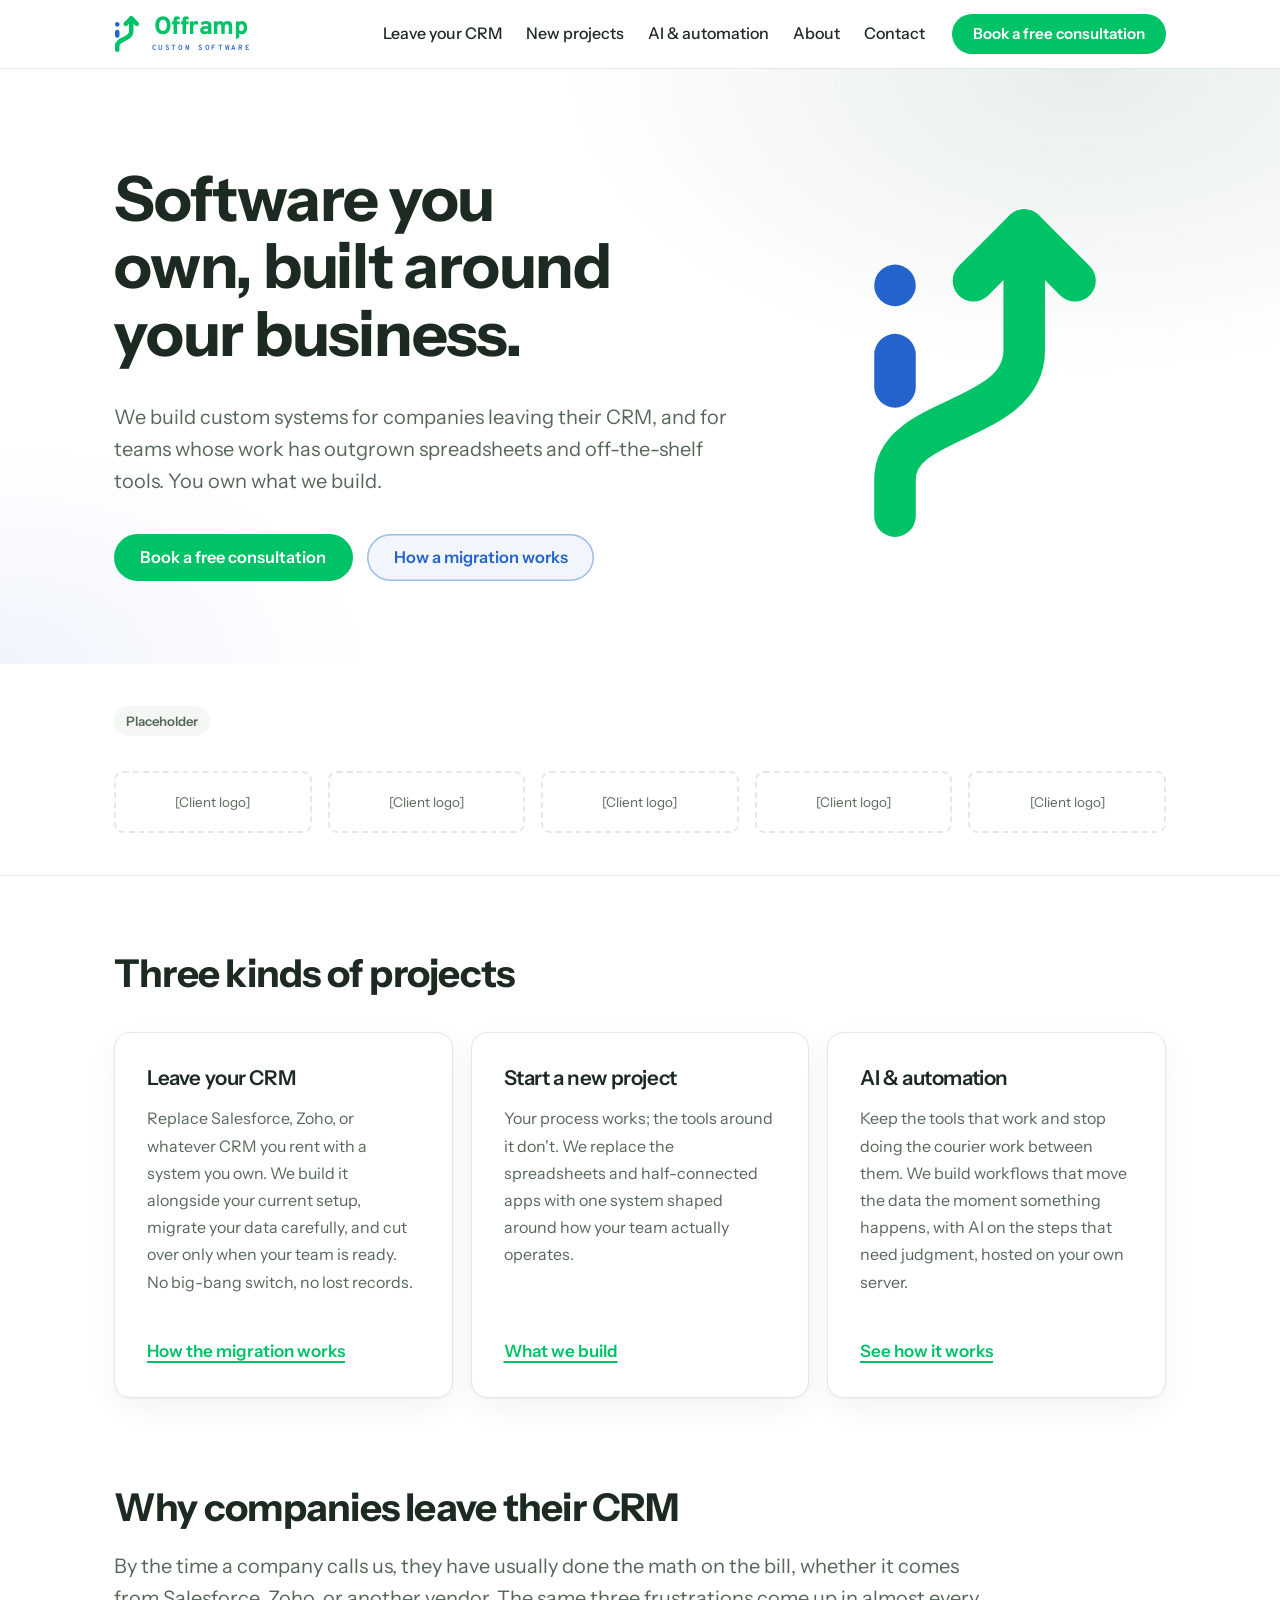
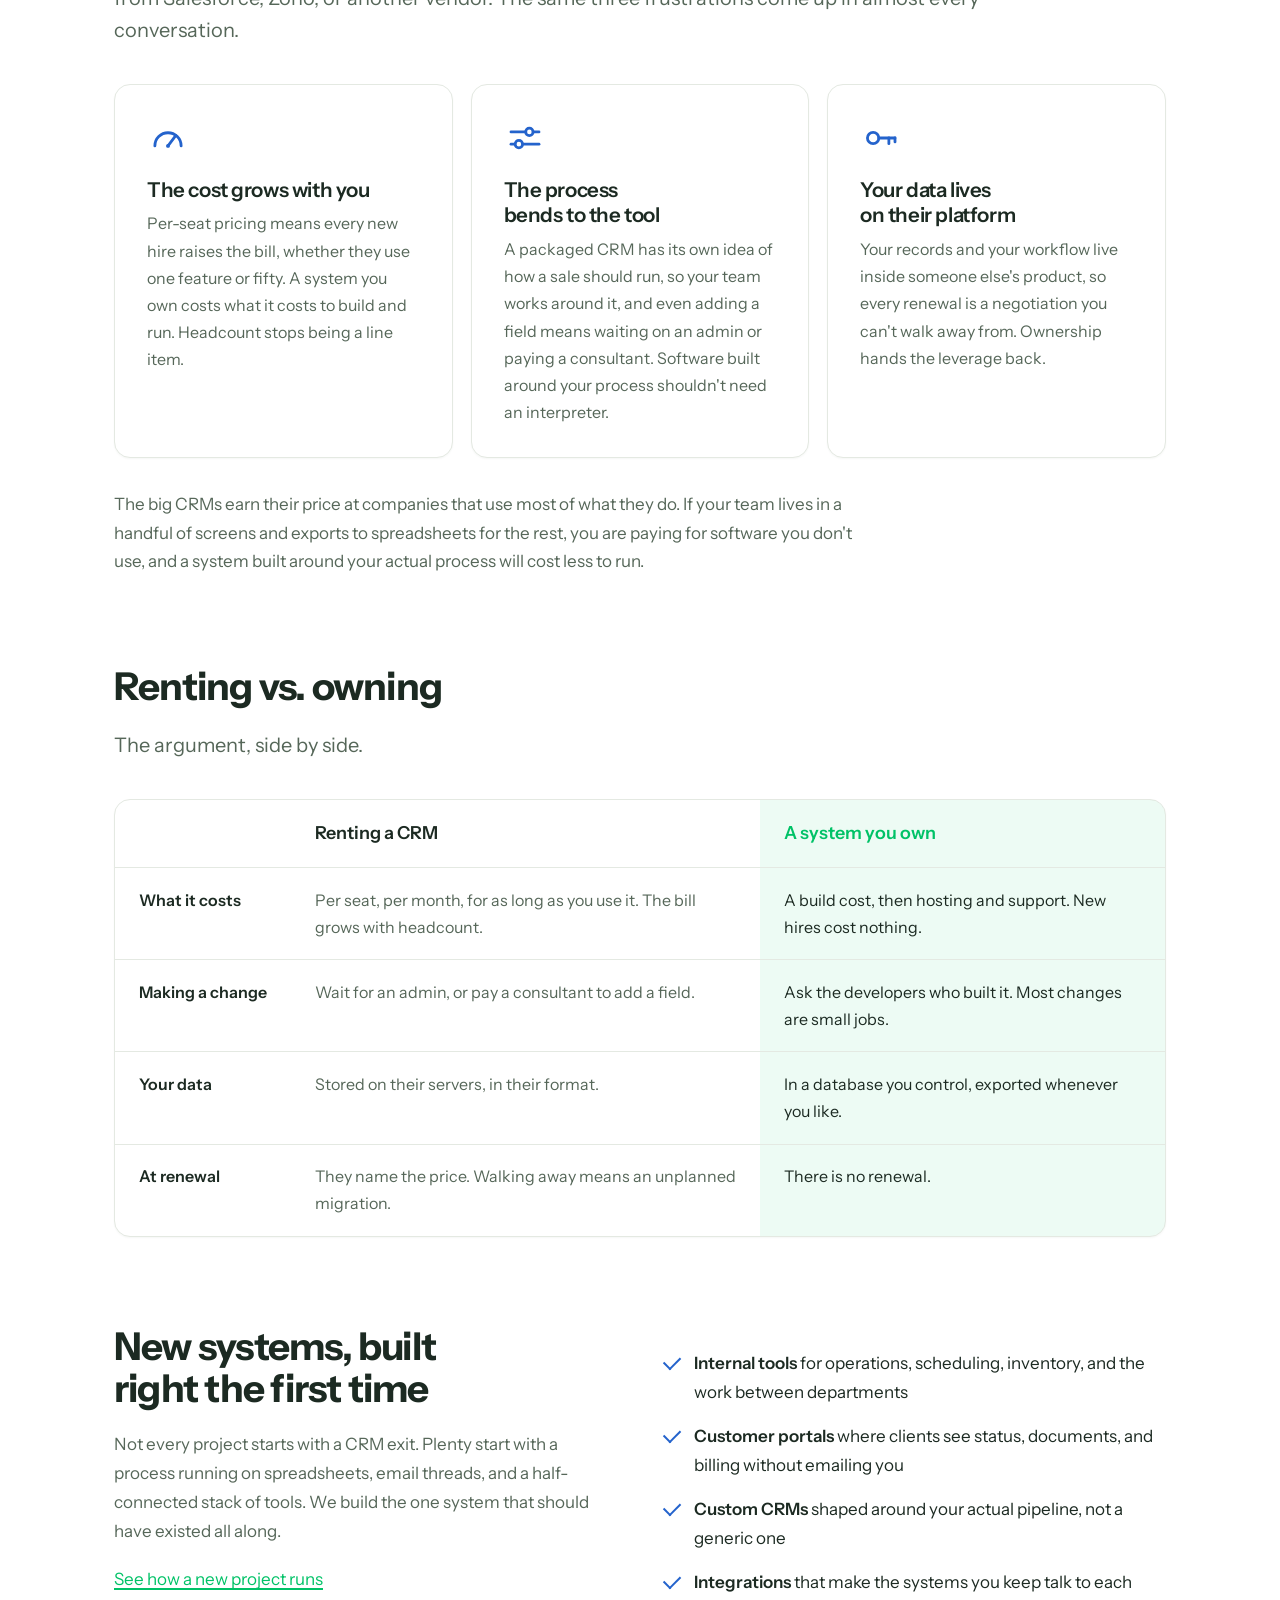
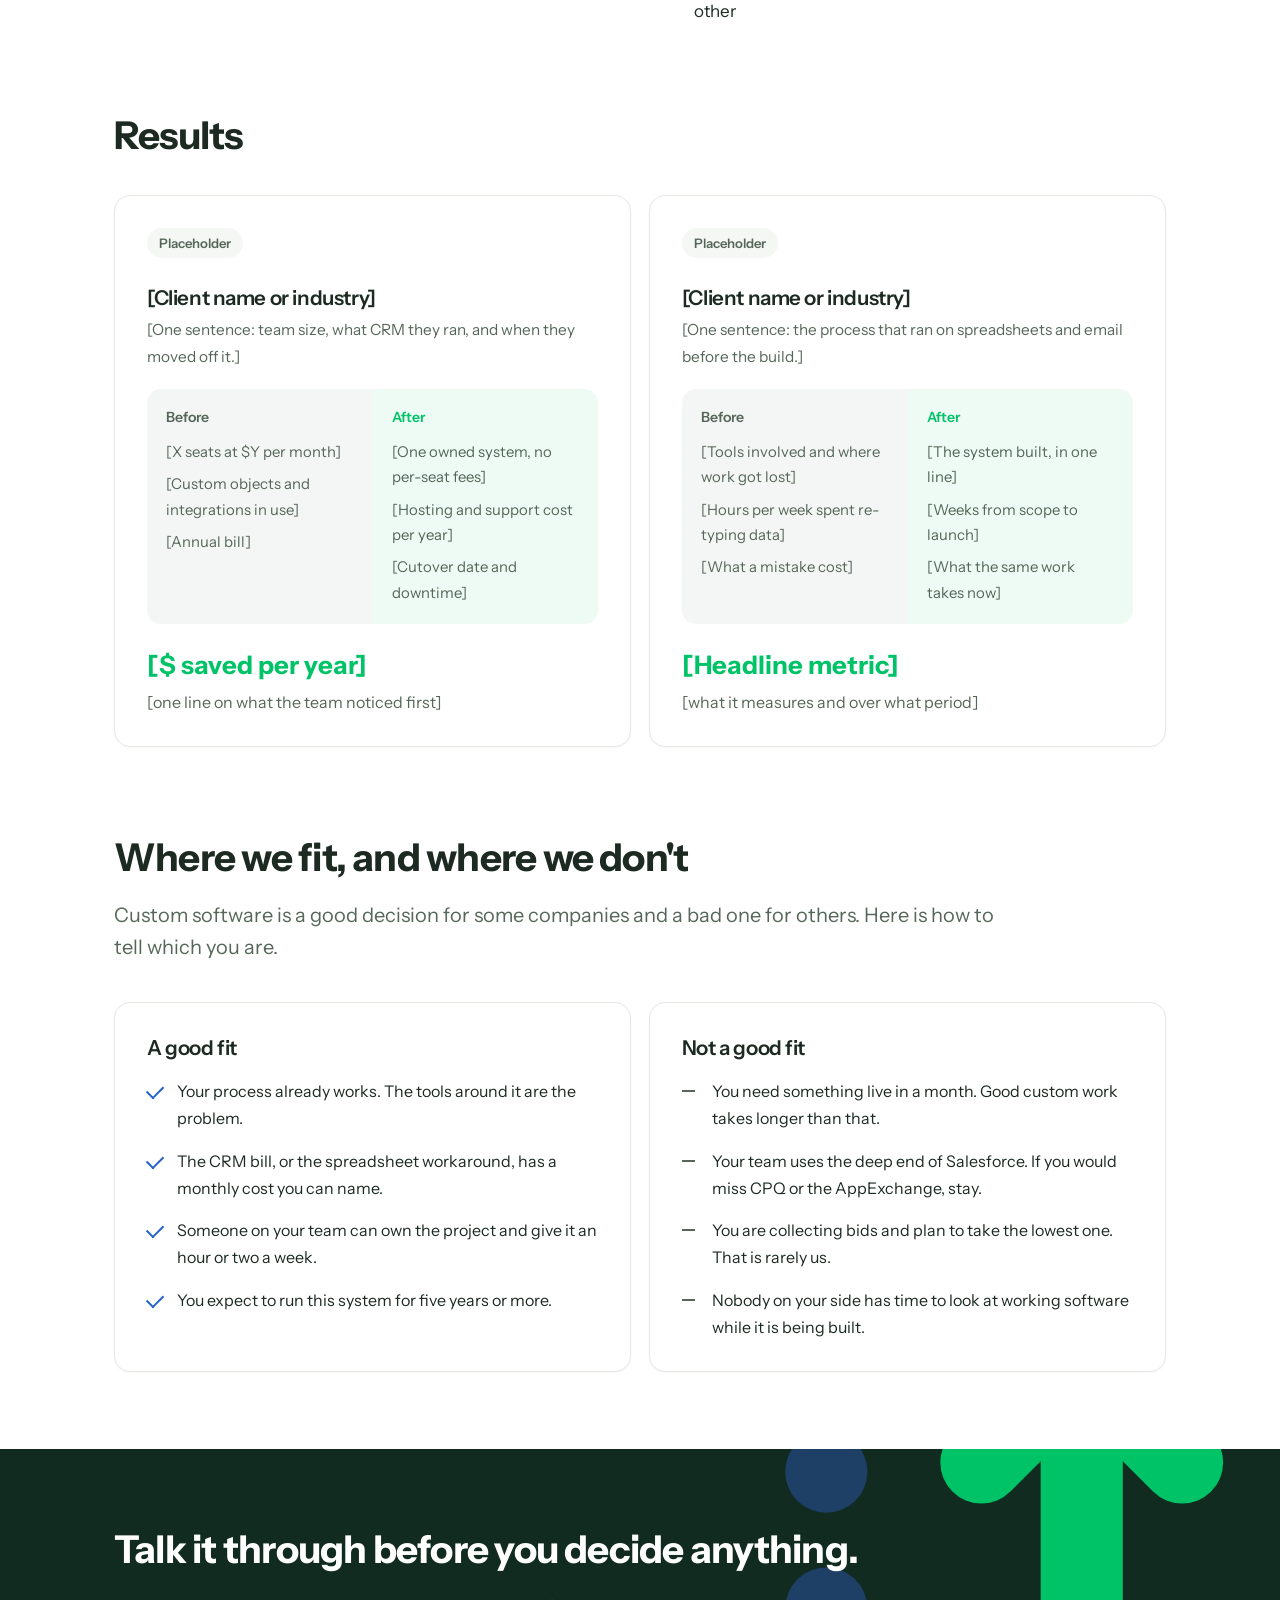
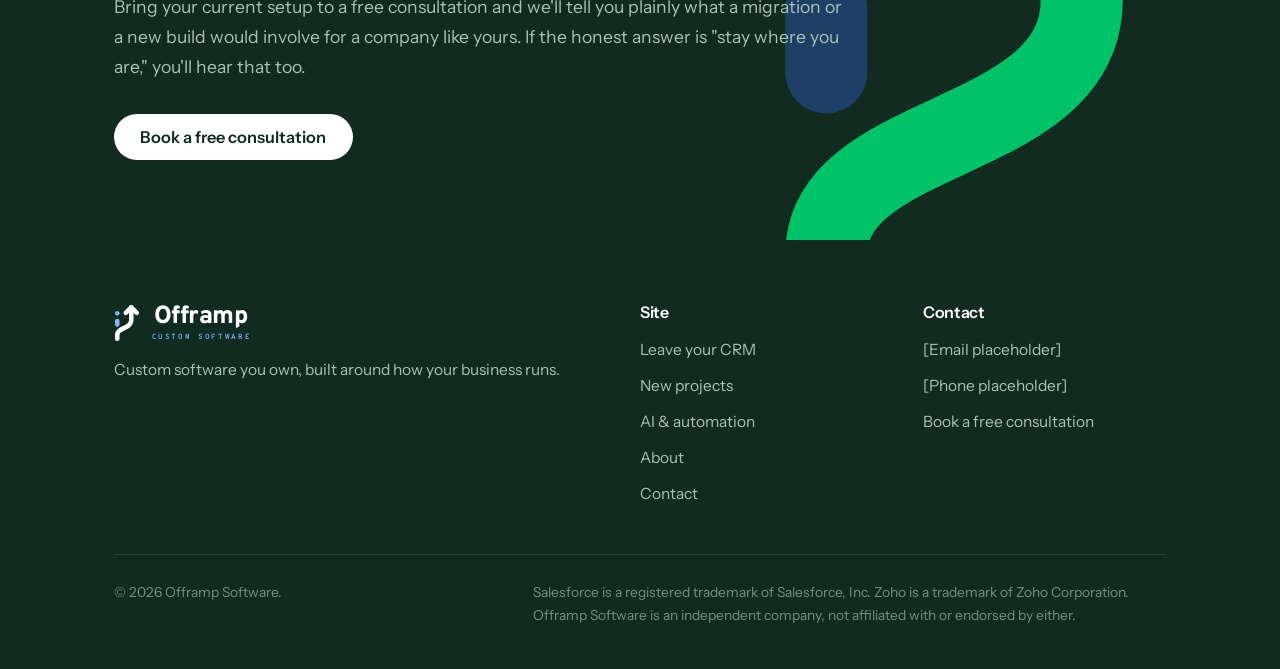
==== commit 9e40123d: "Swap Barlow for Instrument Sans across the site Co-Authored-By: Claude Fable 5 <noreply@anthropic.co" ====
--- a/index.html
+++ b/index.html
@@ -18,7 +18,7 @@
 <link rel="icon" href="favicon.svg" type="image/svg+xml">
 <link rel="preconnect" href="https://fonts.googleapis.com">
 <link rel="preconnect" href="https://fonts.gstatic.com" crossorigin>
-<link href="https://fonts.googleapis.com/css2?family=Barlow:wght@400;500;600;700&family=Barlow+Semi+Condensed:wght@600;700&family=Overpass:wght@800&family=Overpass+Mono:wght@600&display=swap" rel="stylesheet">
+<link href="https://fonts.googleapis.com/css2?family=Instrument+Sans:ital,wght@0,400;0,500;0,600;0,700;1,400&family=Overpass:wght@800&family=Overpass+Mono:wght@600&display=swap" rel="stylesheet">
 <link rel="stylesheet" href="styles.css">
 </head>
 <body>
--- a/styles.css
+++ b/styles.css
@@ -1,6 +1,6 @@
 /* Offramp Software — site styles
-   Type: Barlow Semi Condensed (display) + Barlow (body), both drawn from
-   highway-signage lettering. Palette: guide-sign pine on green-tinted paper,
+   Type: Instrument Sans (display + body); the logo lockup keeps Overpass,
+   drawn from highway-signage lettering. Palette: guide-sign pine on green-tinted paper,
    with one amber road-marking accent used sparingly. */
 
 :root {
@@ -22,8 +22,8 @@
   --radius-lg: 16px;
   --radius-md: 14px;
   --radius-sm: 9px;
-  --font: "Barlow", "Helvetica Neue", Arial, sans-serif;
-  --display: "Barlow Semi Condensed", "Barlow", "Helvetica Neue", Arial, sans-serif;
+  --font: "Instrument Sans", "Helvetica Neue", Arial, sans-serif;
+  --display: "Instrument Sans", "Helvetica Neue", Arial, sans-serif;
 }
 
 * { box-sizing: border-box; }
@@ -49,7 +49,7 @@
 h1, h2, h3 {
   font-family: var(--display);
   line-height: 1.08;
-  letter-spacing: -0.005em;
+  letter-spacing: -0.02em;
   text-wrap: balance;
   margin: 0 0 0.55em;
 }
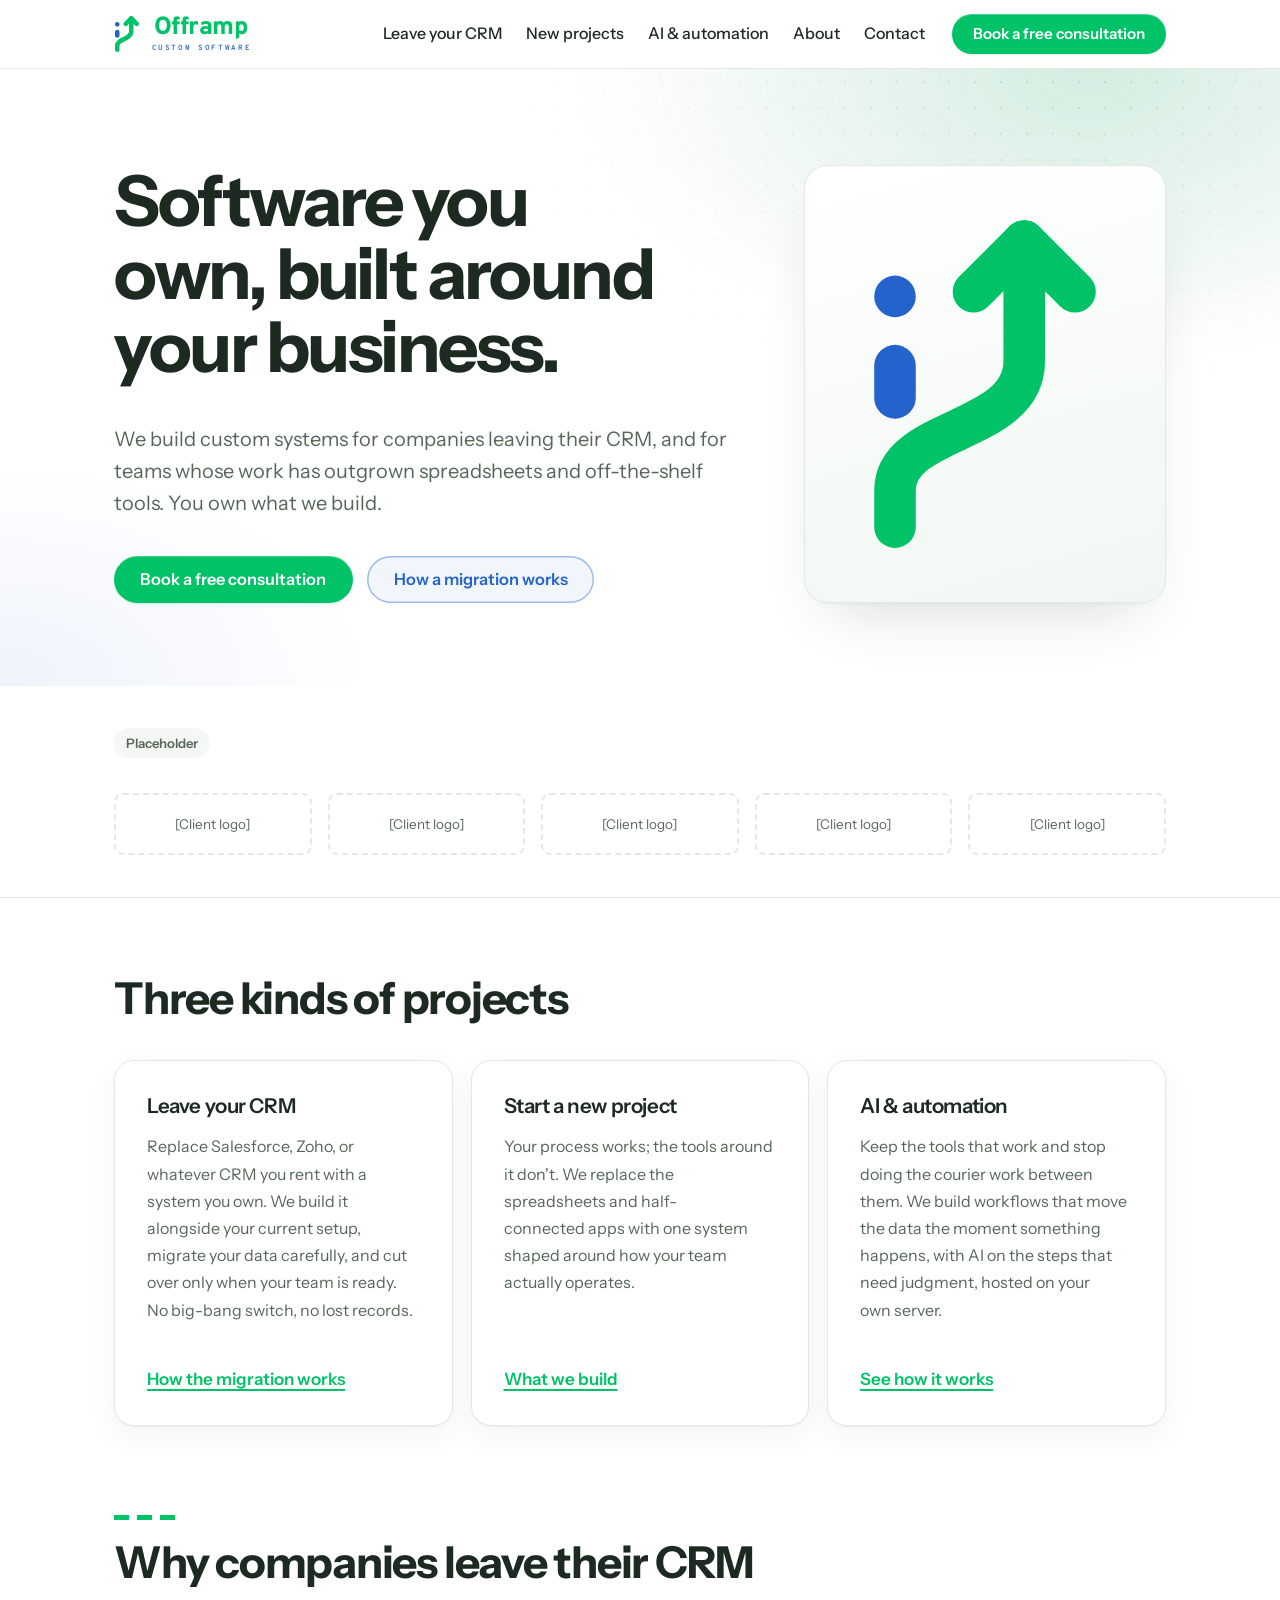
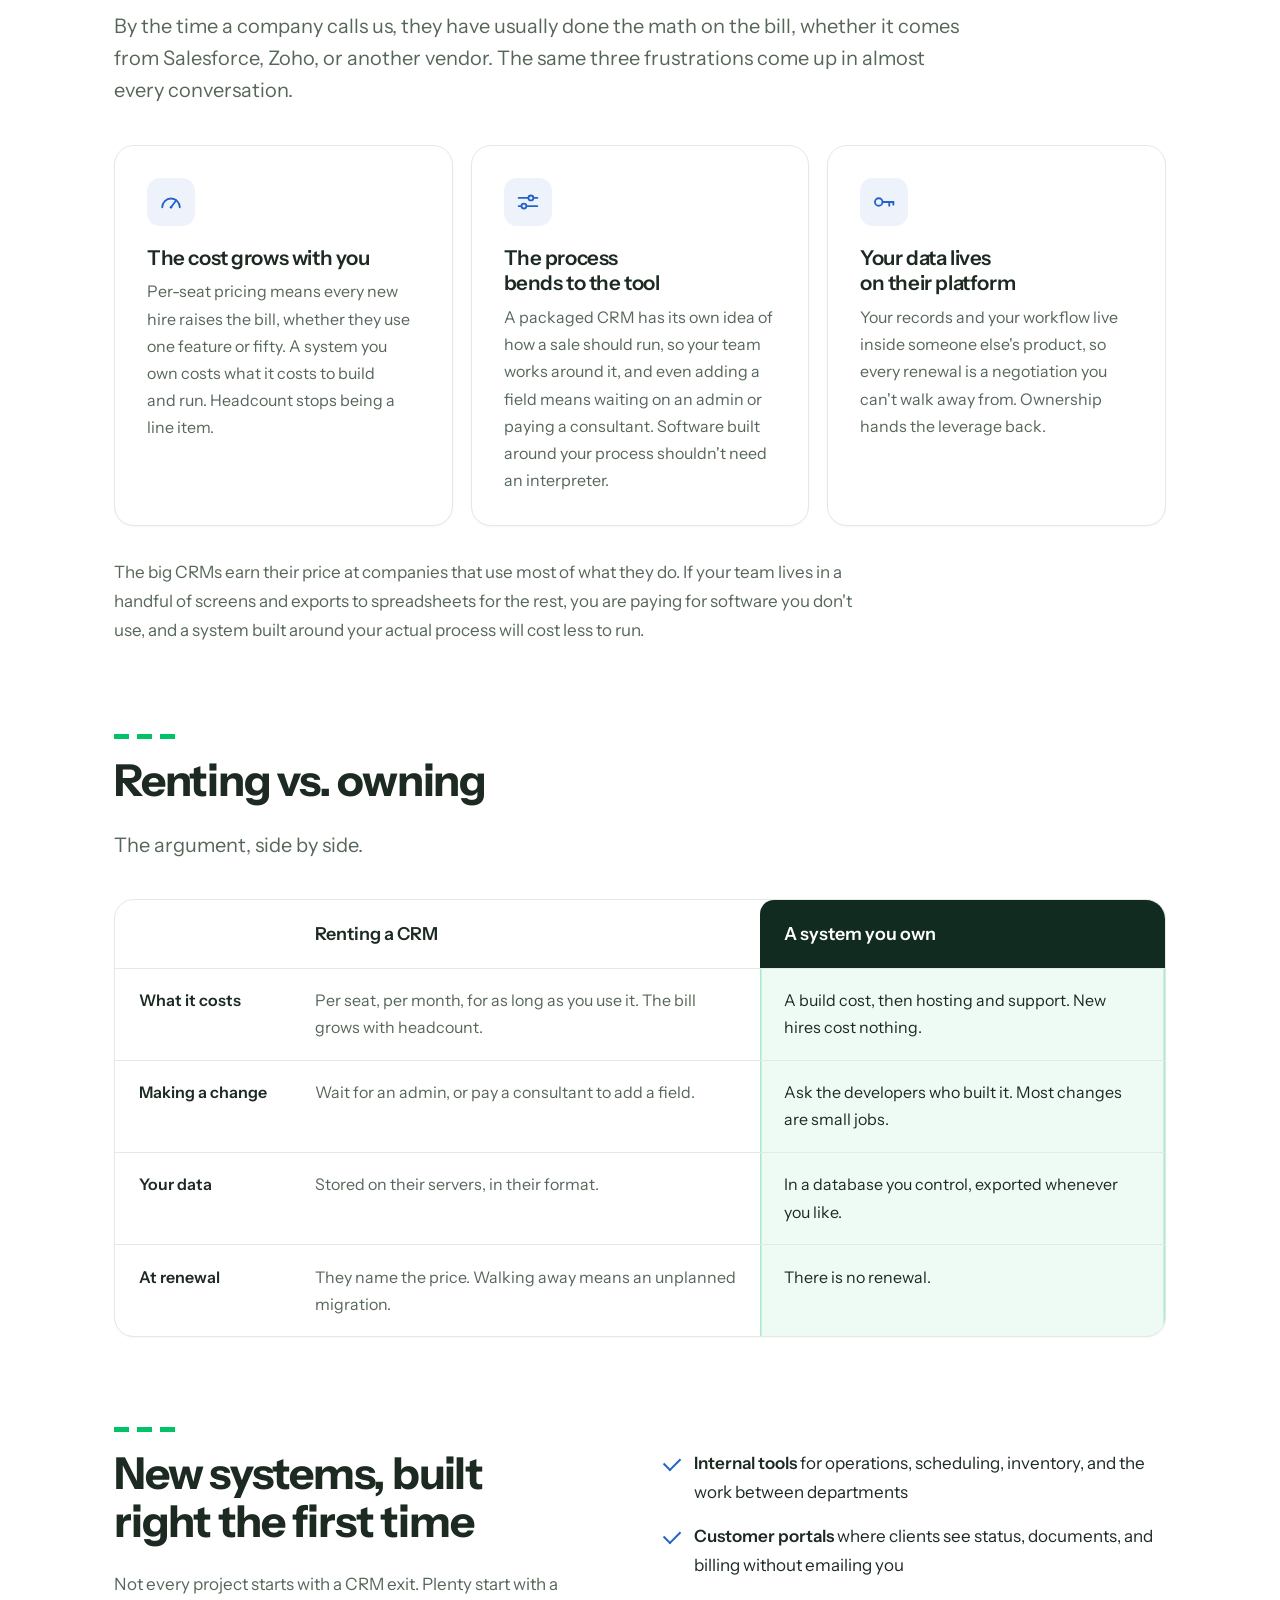
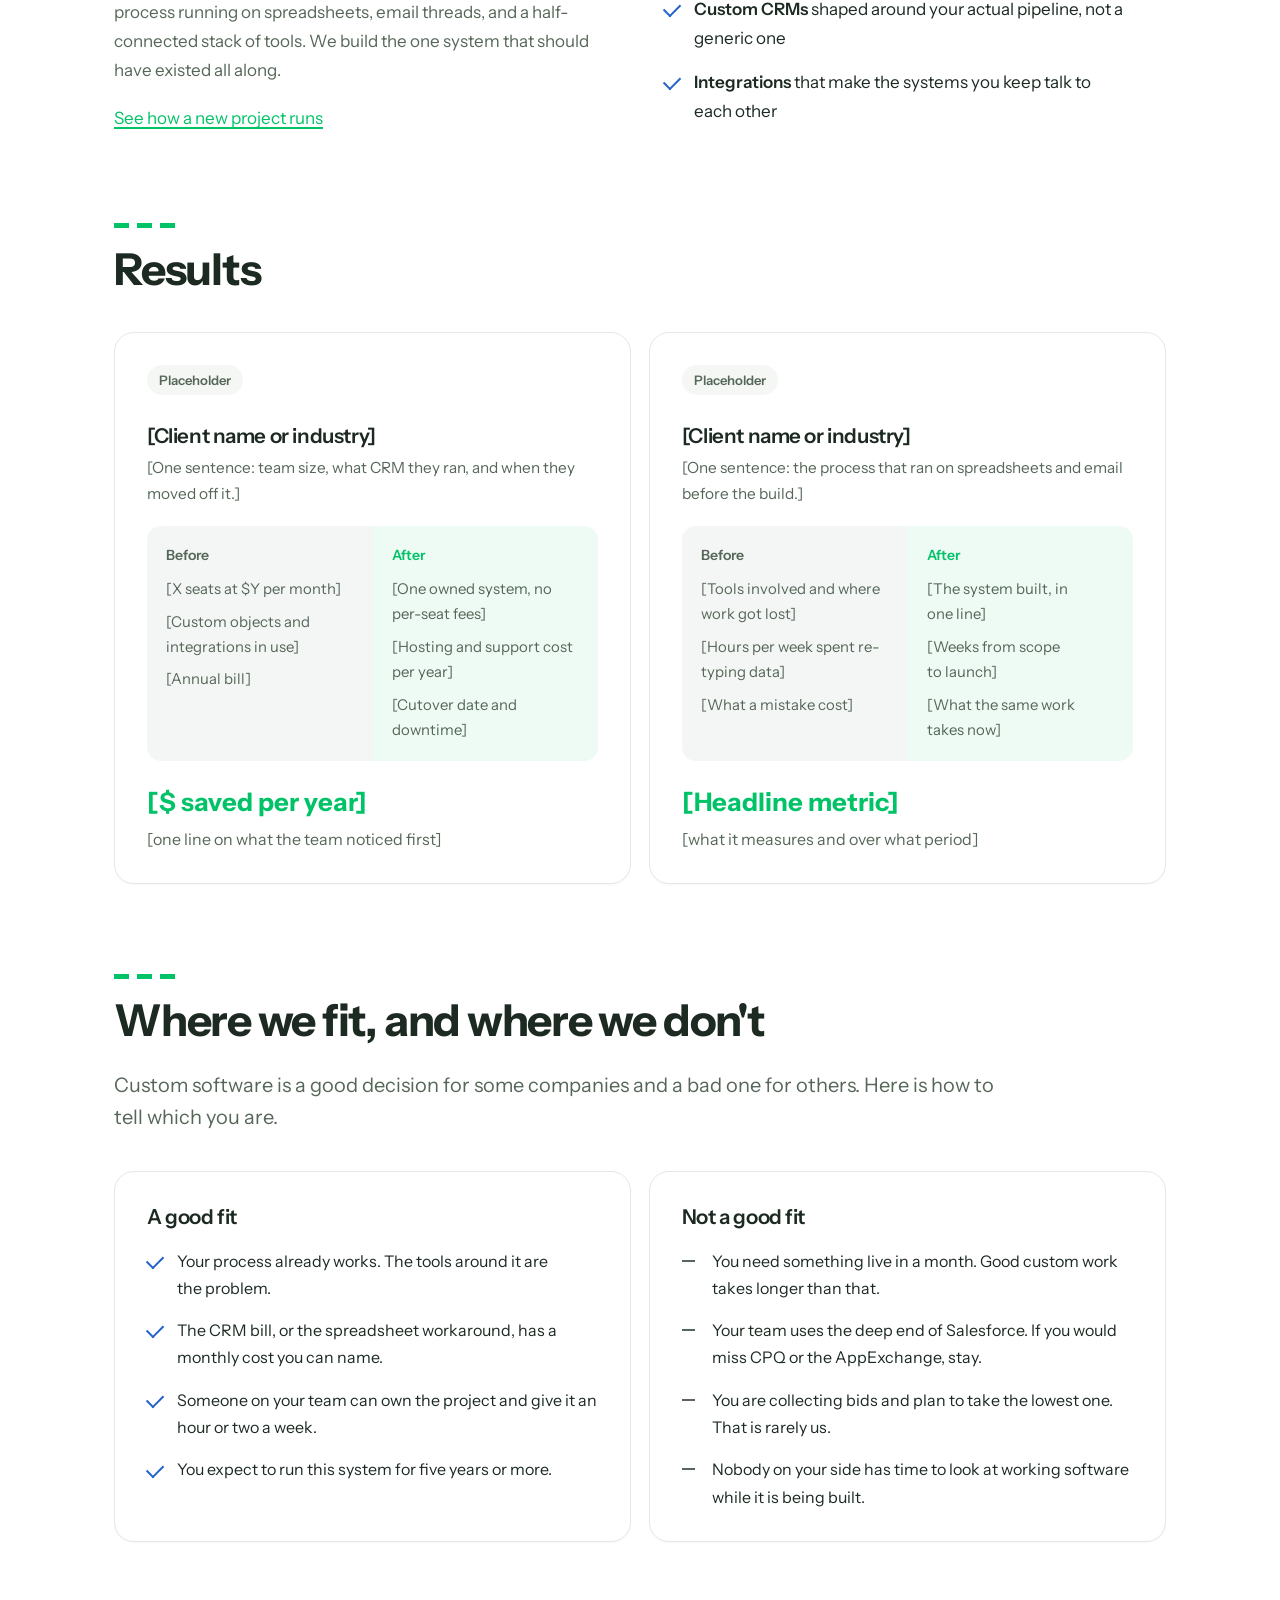
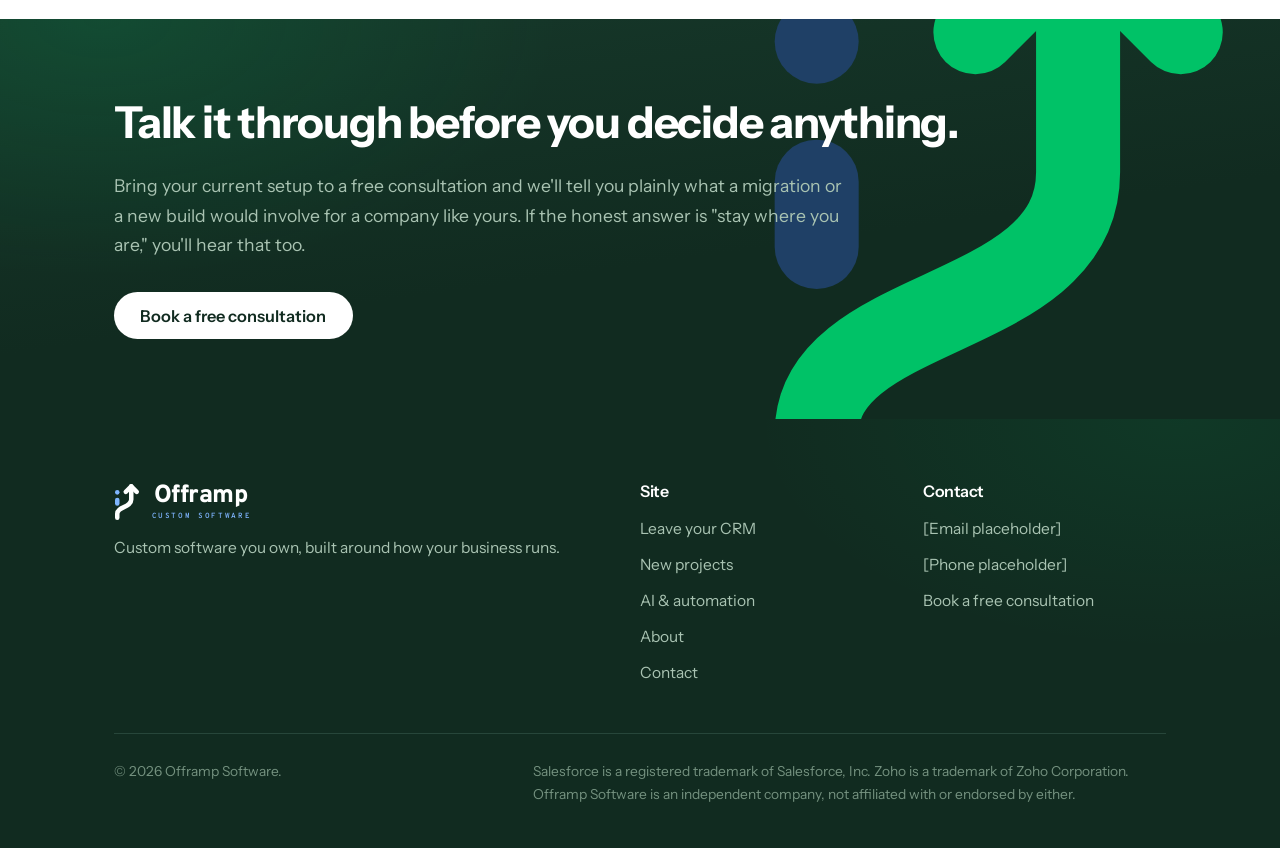
==== commit 8d3f3cb9: "Modernize the visual design across the site Larger display type, lane-dash section dividers, framed " ====
--- a/index.html
+++ b/index.html
@@ -53,6 +53,7 @@
           <a class="btn btn-secondary" href="crm-migration.html">How a migration works</a>
         </div>
       </div>
+      <div class="hero-art">
       <svg class="hero-road" viewBox="22.5 11.5 52 75" role="img" aria-label="A road diagram: one lane fades out while another curves off toward an exit arrow.">
         <path d="M29 52 L29 45" fill="none" stroke="#2463CC" stroke-width="9" stroke-linecap="round"/>
         <circle cx="29" cy="30" r="4.5" fill="#2463CC"/>
@@ -67,6 +68,7 @@
           </g>
         </g>
       </svg>
+      </div>
     </div>
   </section>
 
@@ -125,9 +127,9 @@
         <article class="card">
           <svg class="card-icon" viewBox="0 0 48 48" fill="none" stroke="currentColor" stroke-width="3.2" stroke-linecap="round" stroke-linejoin="round" aria-hidden="true" focusable="false">
             <path d="M8 17 H40"/>
-            <circle cx="29" cy="17" r="4.2" fill="#FFFFFF"/>
+            <circle cx="29" cy="17" r="4.2" fill="#EEF3FB"/>
             <path d="M8 31 H40"/>
-            <circle cx="17" cy="31" r="4.2" fill="#FFFFFF"/>
+            <circle cx="17" cy="31" r="4.2" fill="#EEF3FB"/>
           </svg>
           <h3>The process bends to the tool</h3>
           <p>A packaged CRM has its own idea of how a sale should run, so your team works around it, and even adding a field means waiting on an admin or paying a consultant. Software built around your process shouldn't need an interpreter.</p>
--- a/styles.css
+++ b/styles.css
@@ -19,7 +19,7 @@
   --amber: #C99A2E;
   --blue: #2463CC;
   --blue-sky: #7FB5FF;
-  --radius-lg: 16px;
+  --radius-lg: 20px;
   --radius-md: 14px;
   --radius-sm: 9px;
   --font: "Instrument Sans", "Helvetica Neue", Arial, sans-serif;
@@ -53,12 +53,24 @@
   text-wrap: balance;
   margin: 0 0 0.55em;
 }
-h1 { font-size: clamp(2.5rem, 5.5vw, 3.9rem); font-weight: 700; }
-h2 { font-size: clamp(1.75rem, 3.2vw, 2.4rem); font-weight: 700; }
+h1 { font-size: clamp(2.6rem, 6.2vw, 4.4rem); font-weight: 700; letter-spacing: -0.035em; line-height: 1.04; }
+h2 { font-size: clamp(1.9rem, 3.7vw, 2.75rem); font-weight: 700; letter-spacing: -0.028em; }
 h3 { font-size: 1.28rem; font-weight: 600; line-height: 1.25; }
 
 p { margin: 0 0 1em; }
 p:last-child { margin-bottom: 0; }
+p, li { text-wrap: pretty; }
+
+/* Lane-marking stripe above section headings: a divider between sections,
+   so the first section on a page (nothing above it to divide) goes without. */
+.section + .section h2[id]::before {
+  content: "";
+  display: block;
+  width: 61px; /* three 15px dashes with 8px gaps, no partial dash at the end */
+  height: 5px;
+  background: repeating-linear-gradient(90deg, var(--pine) 0 15px, transparent 15px 23px);
+  margin-bottom: 1.15rem;
+}
 
 a { color: var(--pine); text-decoration-thickness: 1.5px; text-underline-offset: 3px; }
 a:hover { color: var(--blue); }
@@ -165,6 +177,7 @@
   font-weight: 500;
   font-size: 1rem;
   padding: 0.25rem 0;
+  transition: color 140ms ease;
 }
 .site-nav a:hover { color: var(--blue); }
 .site-nav a[aria-current="page"] {
@@ -186,15 +199,18 @@
   text-decoration: none;
   border: 0;
   cursor: pointer;
-  transition: background 160ms ease, color 160ms ease, box-shadow 160ms ease;
-}
+  transition: background 160ms ease, color 160ms ease, box-shadow 160ms ease, transform 160ms ease;
+}
+.btn:active { transform: translateY(0); }
 .btn-primary {
   background: var(--pine);
   color: #fff;
+  box-shadow: inset 0 1px 0 rgba(255, 255, 255, 0.25), 0 1px 2px rgba(17, 43, 32, 0.1);
 }
 .btn-primary:hover {
   background: var(--pine-deep);
-  box-shadow: 0 6px 18px rgba(0, 194, 103, 0.25);
+  transform: translateY(-1.5px);
+  box-shadow: inset 0 1px 0 rgba(255, 255, 255, 0.25), 0 8px 22px rgba(0, 194, 103, 0.3);
 }
 .btn-secondary {
   background: rgba(36, 99, 204, 0.06);
@@ -212,6 +228,7 @@
 .btn-light:hover {
   background: var(--mint);
   color: var(--night);
+  transform: translateY(-1.5px);
 }
 
 .header-cta { font-size: 0.95rem; padding: 0.75rem 1.3rem; }
@@ -243,8 +260,20 @@
   z-index: -1;
   pointer-events: none;
   background:
-    radial-gradient(52rem 30rem at 85% 0%, rgba(169, 195, 178, 0.28), transparent 65%),
-    radial-gradient(40rem 24rem at 0% 100%, rgba(36, 99, 204, 0.07), transparent 60%);
+    radial-gradient(46rem 28rem at 85% 0%, rgba(0, 194, 103, 0.1), transparent 62%),
+    radial-gradient(52rem 30rem at 85% 0%, rgba(169, 195, 178, 0.22), transparent 65%),
+    radial-gradient(40rem 24rem at 0% 100%, rgba(36, 99, 204, 0.08), transparent 60%);
+}
+.hero::after {
+  content: "";
+  position: absolute;
+  inset: 0;
+  z-index: -1;
+  pointer-events: none;
+  background-image: radial-gradient(rgba(17, 43, 32, 0.1) 1.1px, transparent 1.1px);
+  background-size: 26px 26px;
+  -webkit-mask-image: radial-gradient(58rem 36rem at 82% 0%, #000, transparent 68%);
+  mask-image: radial-gradient(58rem 36rem at 82% 0%, #000, transparent 68%);
 }
 .hero-grid {
   display: grid;
@@ -267,6 +296,20 @@
 }
 .hero-road { width: 100%; max-width: 240px; height: auto; display: block; margin: 0 auto; overflow: visible; }
 
+/* Sign-panel frame around the hero road glyph */
+.hero-art {
+  background: linear-gradient(165deg, #FFFFFF, #F0F7F2);
+  border: 1px solid var(--line);
+  border-radius: 24px;
+  padding: 2.8rem 2.2rem;
+  box-shadow:
+    0 1px 2px rgba(17, 43, 32, 0.04),
+    0 28px 60px -28px rgba(17, 43, 32, 0.2);
+}
+@media (max-width: 820px) {
+  .hero-art { max-width: 300px; margin: 0 auto; padding: 2rem 1.6rem; }
+}
+
 /* Subpage intro */
 .page-intro { padding: 5rem 0 3.4rem; }
 .page-intro .lede { margin-top: 1.1rem; }
@@ -293,9 +336,13 @@
 
 .card-icon {
   display: block;
-  width: 42px;
-  height: 42px;
-  margin-bottom: 1.1rem;
+  box-sizing: content-box;
+  width: 28px;
+  height: 28px;
+  padding: 10px;
+  background: #EEF3FB; /* icons that mask with a white fill use this hex too */
+  border-radius: 13px;
+  margin-bottom: 1.2rem;
   color: var(--blue);
 }
 
@@ -305,12 +352,13 @@
   flex-direction: column;
   gap: 0.4rem;
   position: relative;
-  transition: box-shadow 180ms ease;
+  transition: box-shadow 200ms ease, transform 200ms ease, border-color 200ms ease;
 }
 .path-card:hover,
 .path-card:focus-within {
   border-color: #D7DED5;
-  box-shadow: 0 1px 2px rgba(17, 43, 32, 0.05), 0 16px 40px rgba(17, 43, 32, 0.1);
+  transform: translateY(-4px);
+  box-shadow: 0 1px 2px rgba(17, 43, 32, 0.05), 0 22px 48px rgba(17, 43, 32, 0.12);
 }
 .path-card .card-link {
   margin-top: auto;
@@ -497,7 +545,9 @@
 /* ---------- Dark sections ---------- */
 
 .band-dark {
-  background: var(--night);
+  background:
+    radial-gradient(46rem 26rem at 8% 0%, rgba(0, 194, 103, 0.14), transparent 62%),
+    linear-gradient(172deg, #16382A, var(--night) 58%);
   color: #fff;
   padding: 5rem 0;
 }
@@ -577,7 +627,9 @@
 /* ---------- Footer ---------- */
 
 .site-footer {
-  background: var(--night);
+  background:
+    radial-gradient(44rem 24rem at 92% 0%, rgba(0, 194, 103, 0.09), transparent 60%),
+    var(--night);
   color: var(--mint);
   padding: 4rem 0 2.6rem;
   font-size: 0.97rem;
@@ -837,7 +889,8 @@
 .compare table {
   width: 100%;
   min-width: 620px;
-  border-collapse: collapse;
+  border-collapse: separate; /* collapse would discard the .own header's rounding */
+  border-spacing: 0;
 }
 .compare th,
 .compare td {
@@ -860,8 +913,16 @@
 }
 .compare td { color: var(--muted); }
 .compare .own { background: var(--pine-tint); }
-.compare thead th.own { color: var(--pine); }
-.compare td.own { color: var(--ink); }
+.compare thead th.own {
+  /* the owned column header as a guide sign: white type on dark green */
+  background: var(--night);
+  color: #fff;
+  border-radius: 14px 14px 0 0;
+}
+.compare td.own {
+  color: var(--ink);
+  box-shadow: inset 1.5px 0 0 rgba(0, 194, 103, 0.3), inset -1.5px 0 0 rgba(0, 194, 103, 0.3);
+}
 
 /* ---------- Case studies ---------- */
 
@@ -973,3 +1034,21 @@
   display: block;
   margin: 0 auto;
 }
+
+/* ---------- Scroll-in reveals ----------
+   site.js adds .js-reveal to <html> and .reveal to the targets only when
+   IntersectionObserver exists and reduced motion is off, so content is
+   never hidden without JS. --rd staggers siblings within a grid. */
+
+.js-reveal .reveal {
+  opacity: 0;
+  transform: translateY(18px);
+  transition:
+    opacity 0.6s cubic-bezier(0.22, 1, 0.36, 1),
+    transform 0.6s cubic-bezier(0.22, 1, 0.36, 1);
+  transition-delay: var(--rd, 0s);
+}
+.js-reveal .reveal.on {
+  opacity: 1;
+  transform: none;
+}
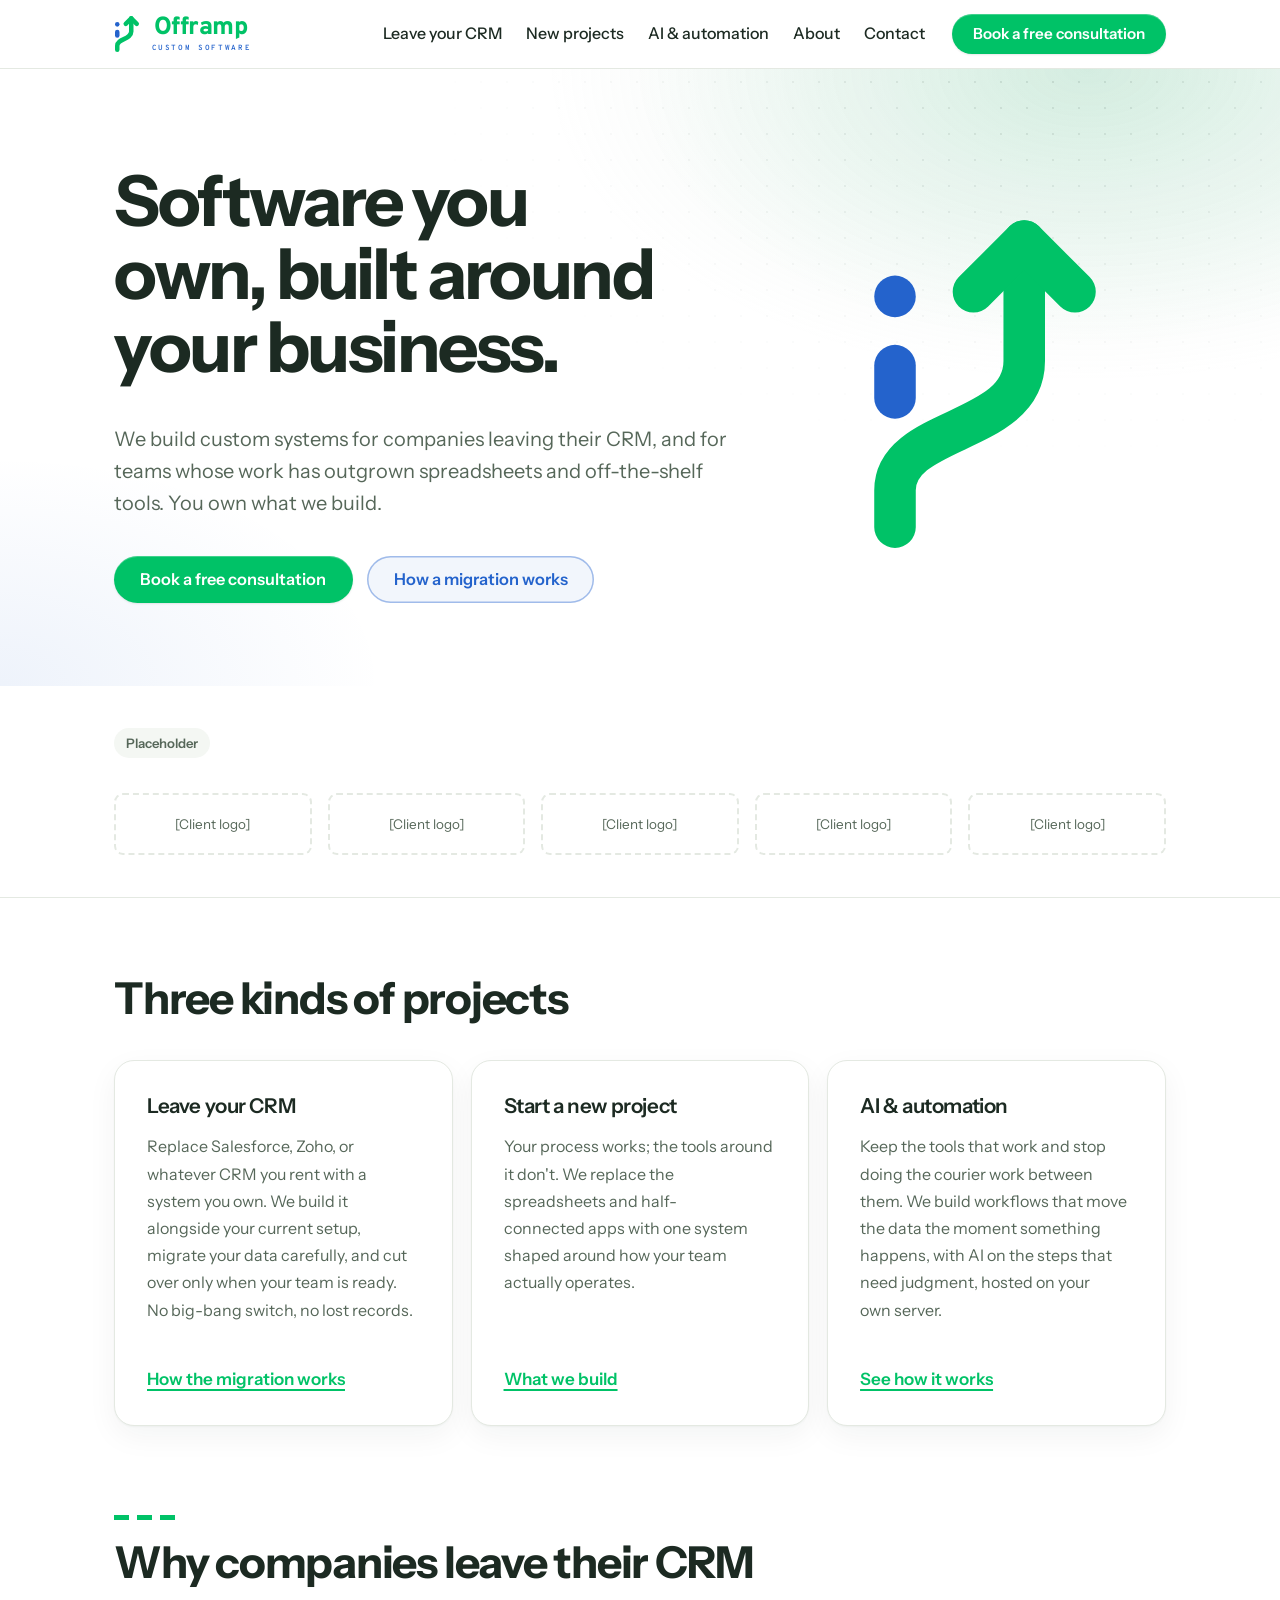
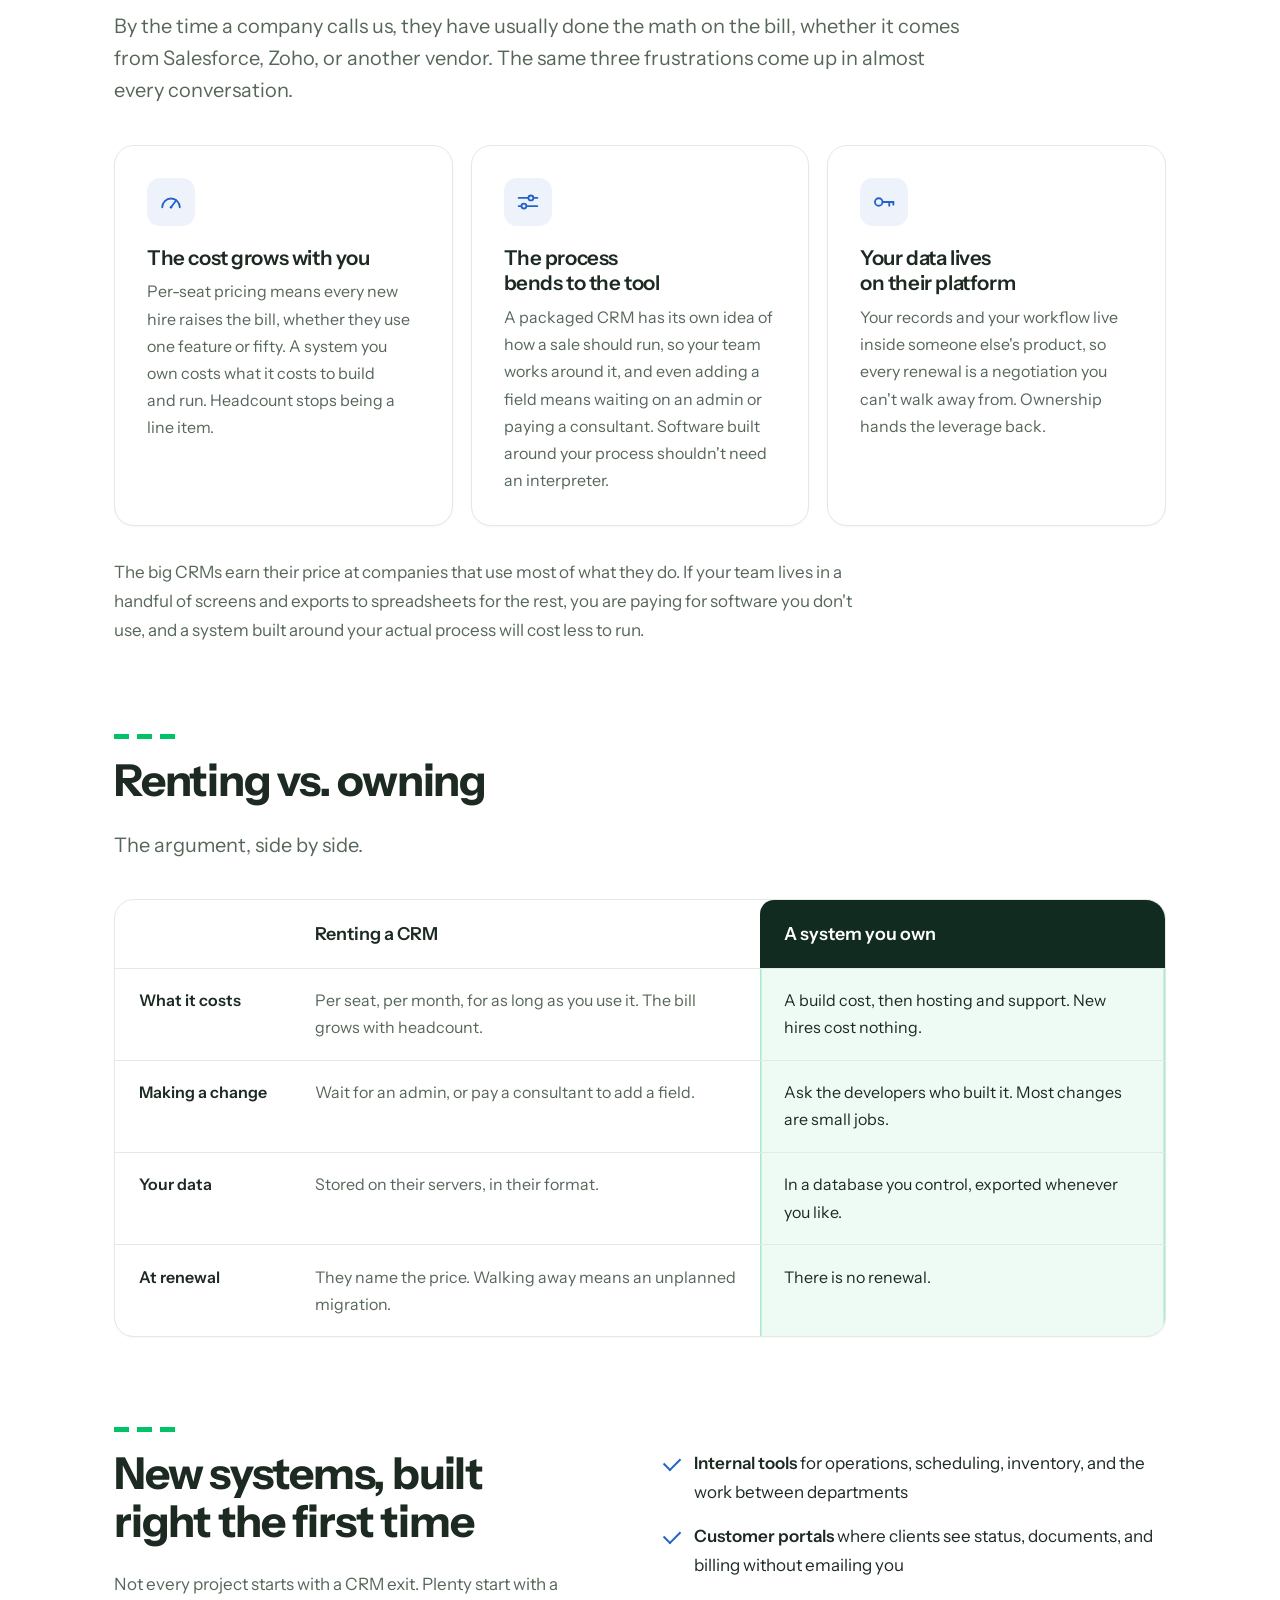
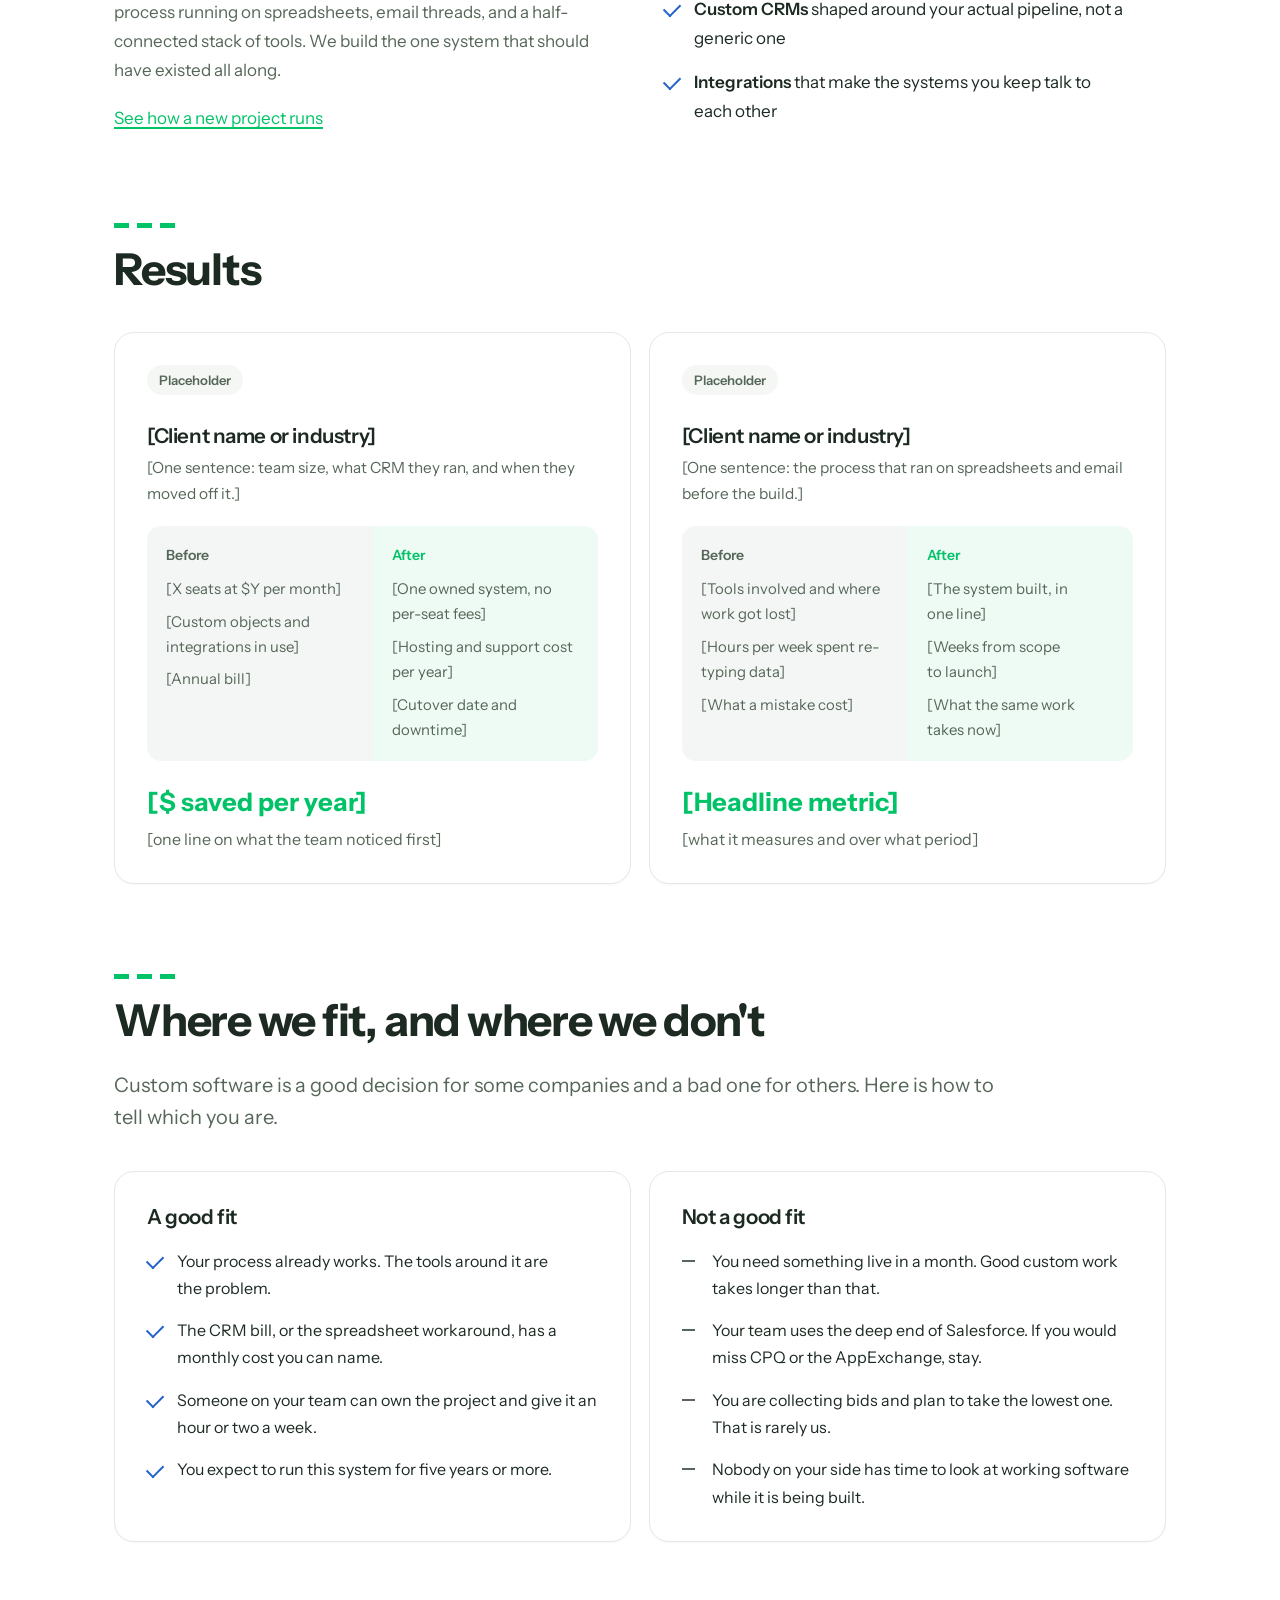
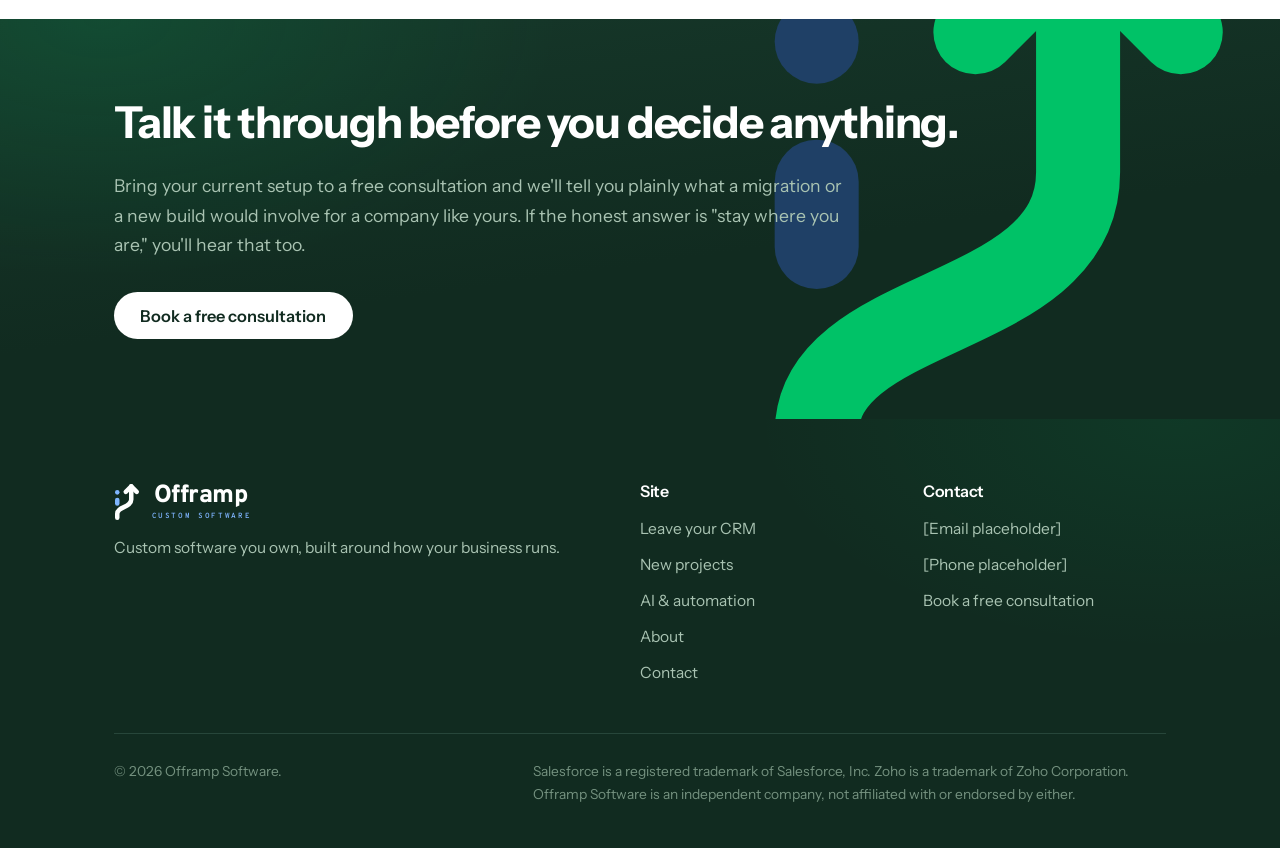
==== commit e18ae79a: "Let the hero road glyph float without a card frame Co-Authored-By: Claude Fable 5 <noreply@anthropic" ====
--- a/index.html
+++ b/index.html
@@ -53,7 +53,6 @@
           <a class="btn btn-secondary" href="crm-migration.html">How a migration works</a>
         </div>
       </div>
-      <div class="hero-art">
       <svg class="hero-road" viewBox="22.5 11.5 52 75" role="img" aria-label="A road diagram: one lane fades out while another curves off toward an exit arrow.">
         <path d="M29 52 L29 45" fill="none" stroke="#2463CC" stroke-width="9" stroke-linecap="round"/>
         <circle cx="29" cy="30" r="4.5" fill="#2463CC"/>
@@ -68,7 +67,6 @@
           </g>
         </g>
       </svg>
-      </div>
     </div>
   </section>
 
--- a/styles.css
+++ b/styles.css
@@ -295,20 +295,6 @@
   margin-top: 2.3rem;
 }
 .hero-road { width: 100%; max-width: 240px; height: auto; display: block; margin: 0 auto; overflow: visible; }
-
-/* Sign-panel frame around the hero road glyph */
-.hero-art {
-  background: linear-gradient(165deg, #FFFFFF, #F0F7F2);
-  border: 1px solid var(--line);
-  border-radius: 24px;
-  padding: 2.8rem 2.2rem;
-  box-shadow:
-    0 1px 2px rgba(17, 43, 32, 0.04),
-    0 28px 60px -28px rgba(17, 43, 32, 0.2);
-}
-@media (max-width: 820px) {
-  .hero-art { max-width: 300px; margin: 0 auto; padding: 2rem 1.6rem; }
-}
 
 /* Subpage intro */
 .page-intro { padding: 5rem 0 3.4rem; }
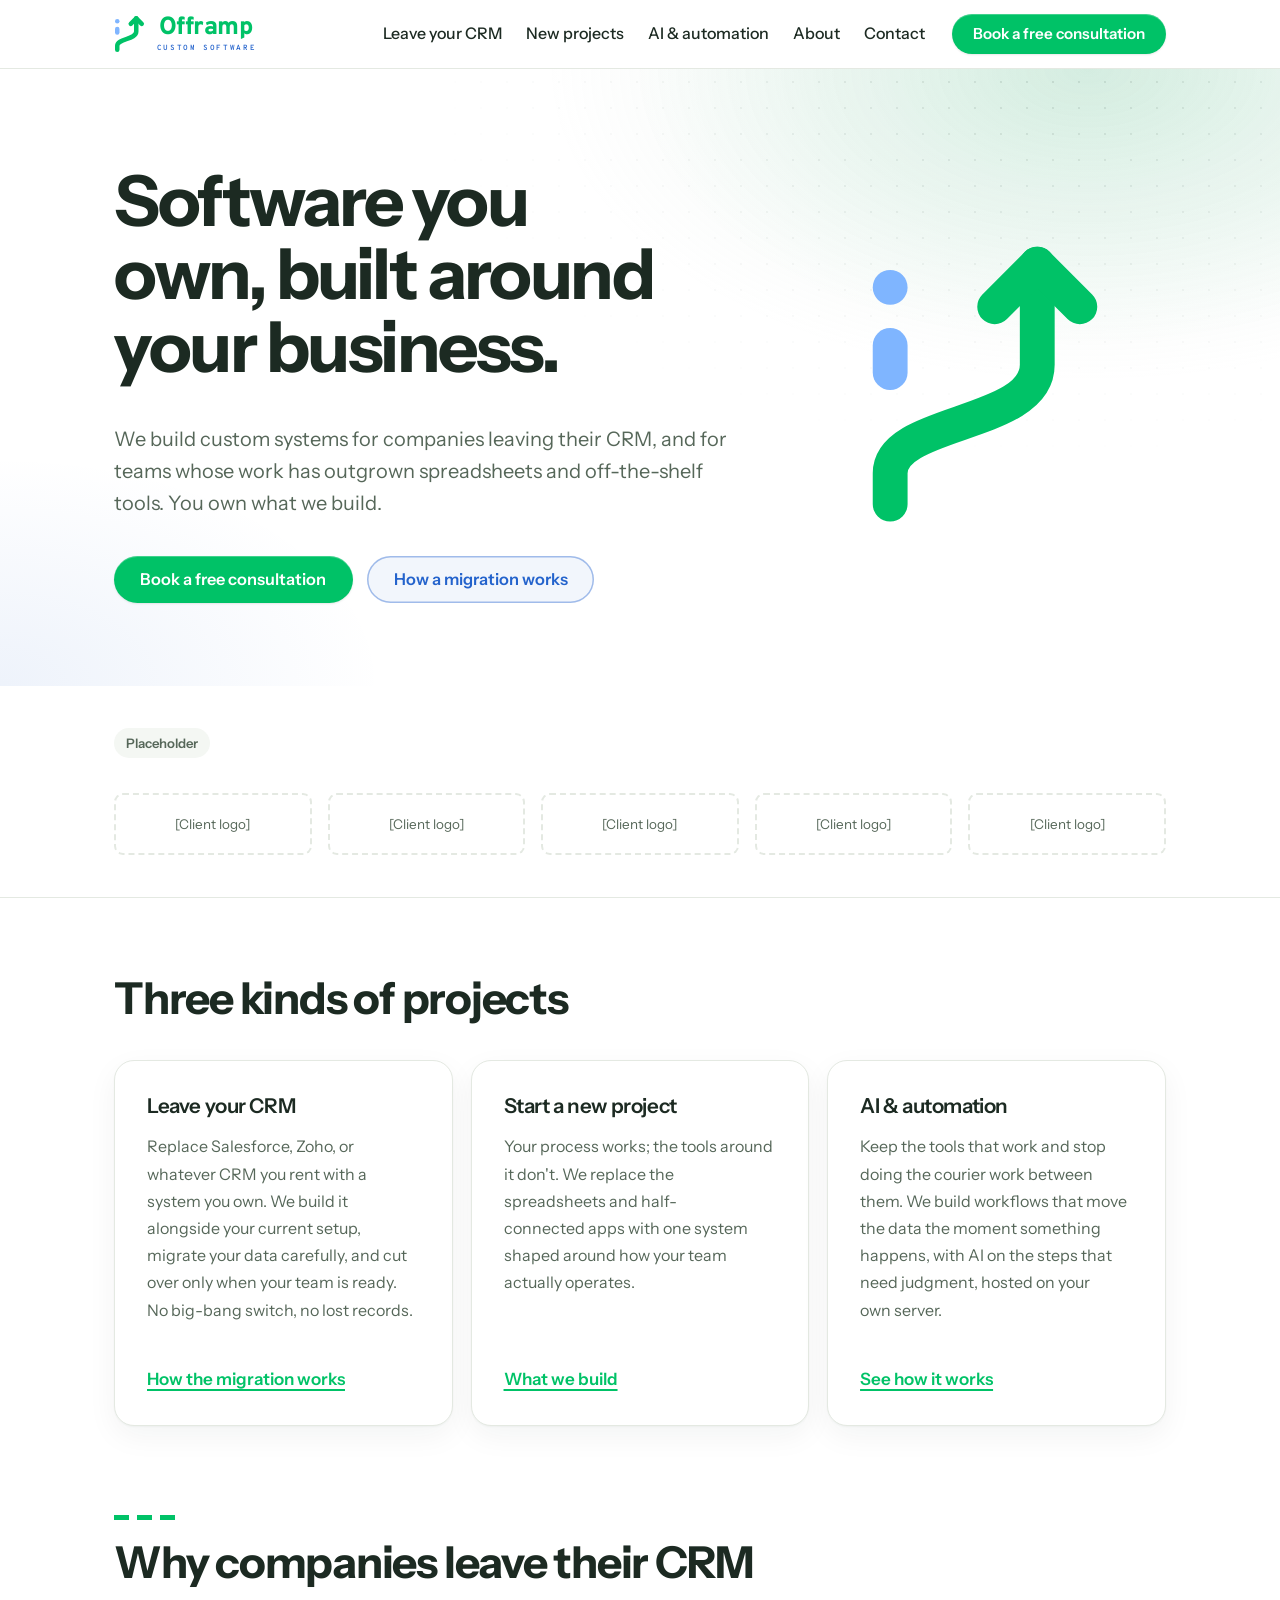
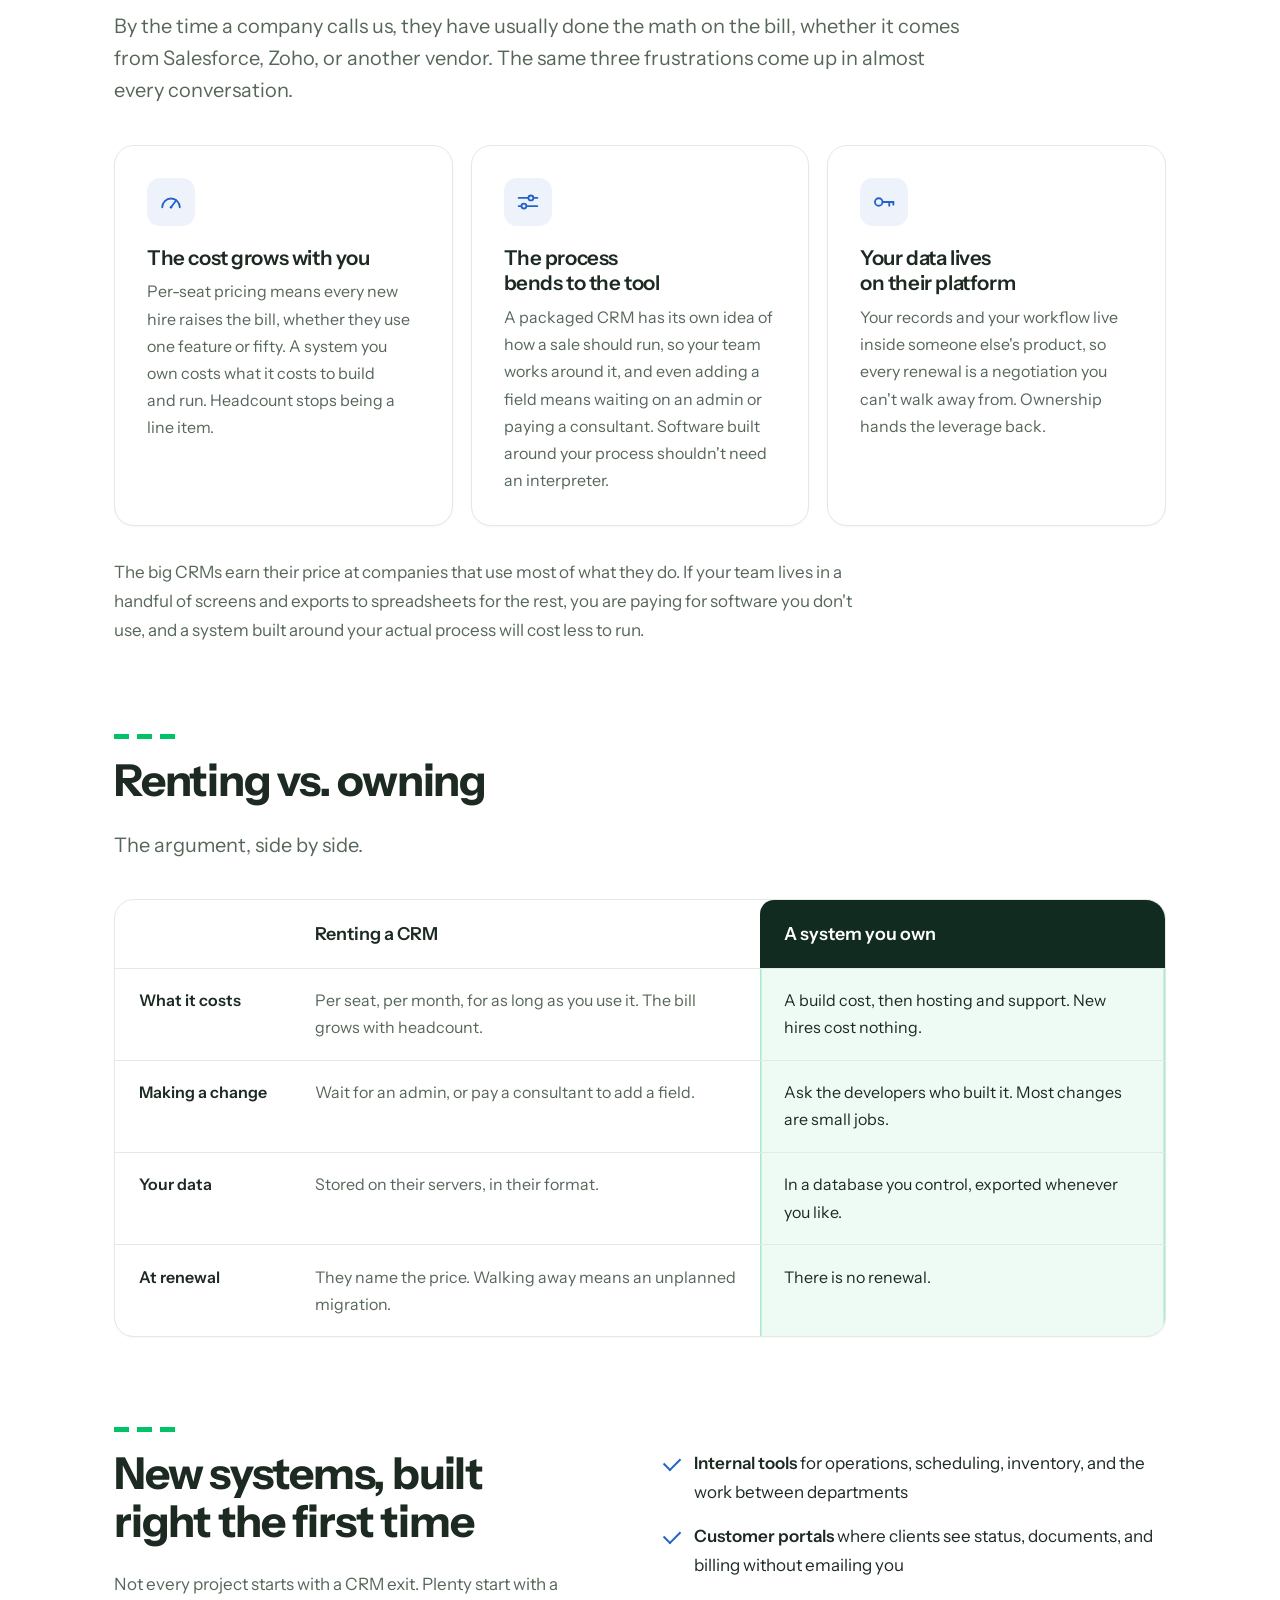
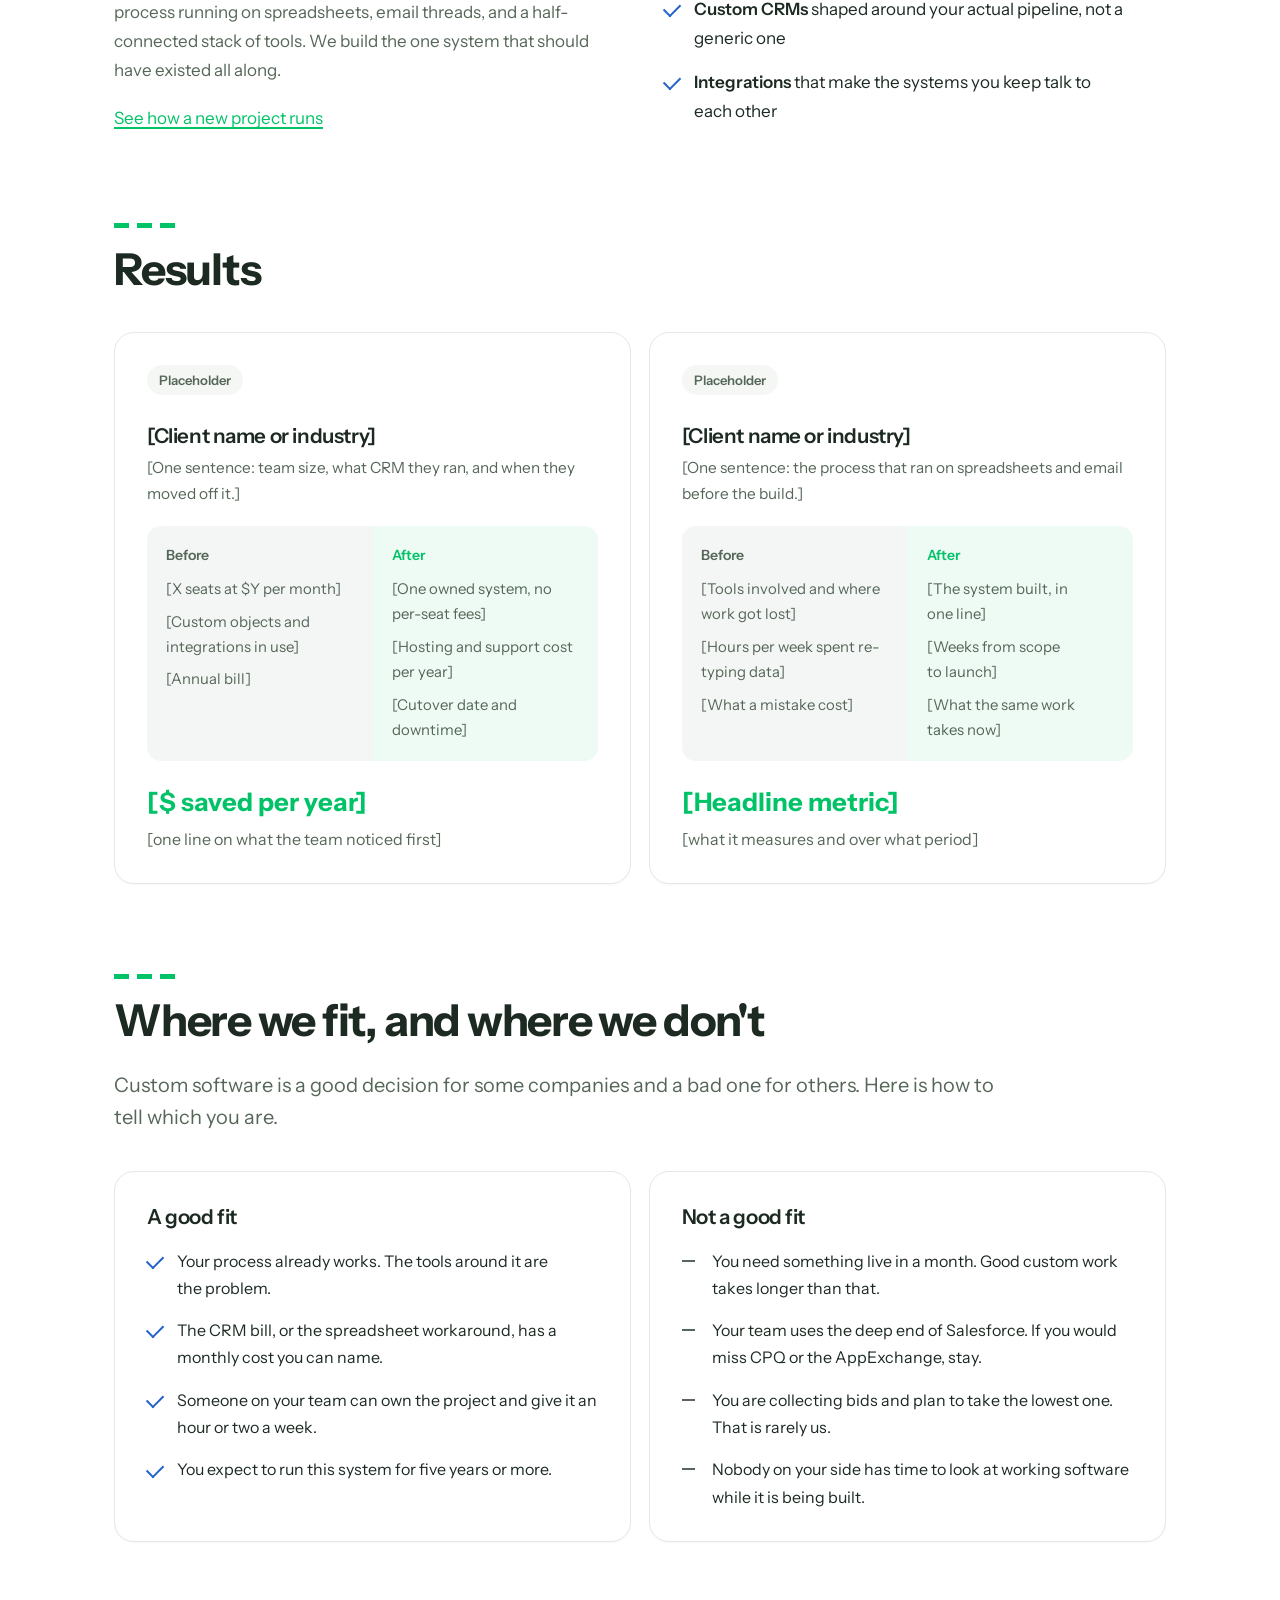
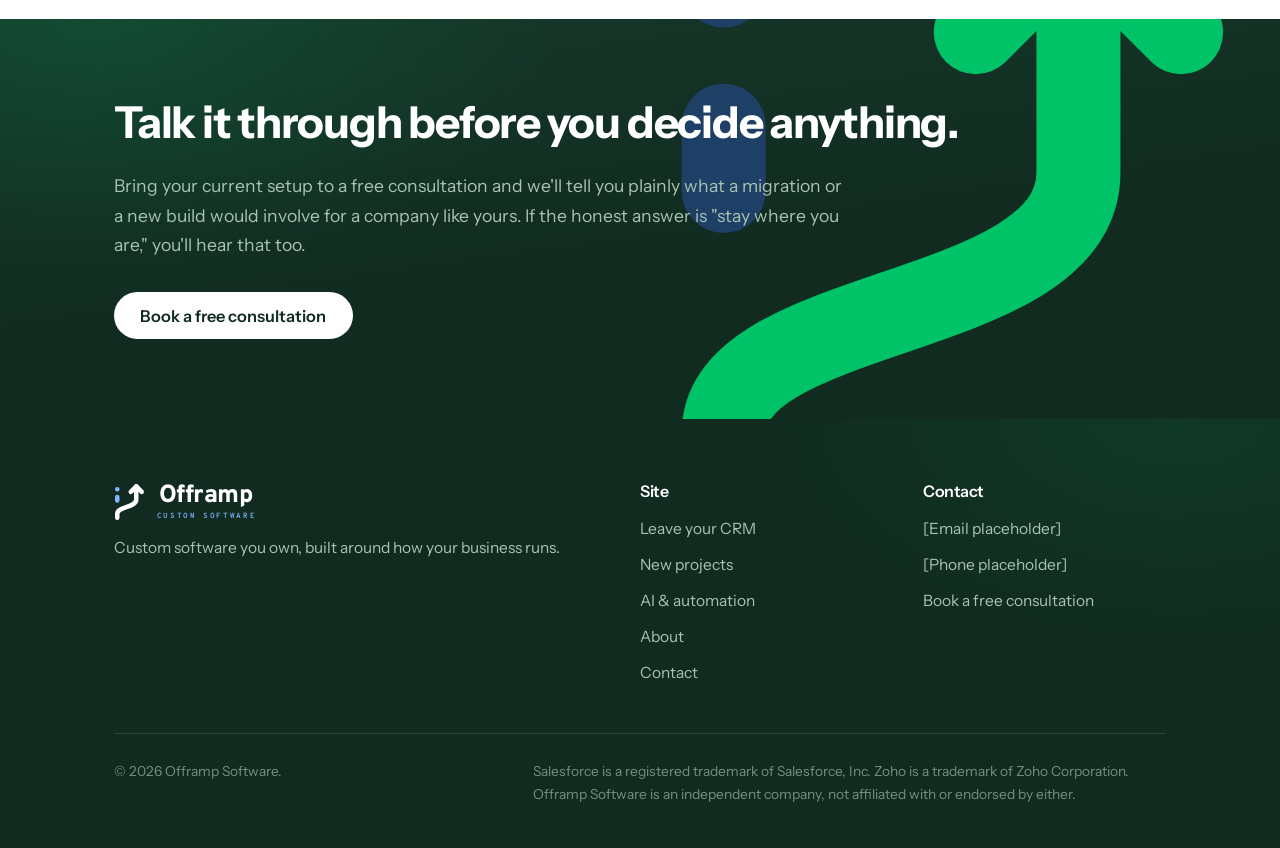
==== commit 0e6b1055: "Update the logo mark geometry and colorways Co-Authored-By: Claude Fable 5 <noreply@anthropic.com>" ====
--- a/index.html
+++ b/index.html
@@ -26,7 +26,7 @@
 
 <header class="site-header">
   <div class="shell header-row">
-    <a class="brand" href="index.html" aria-label="Offramp Software, home"><img class="brand-logo" src="logo-light.svg" alt="" width="52" height="75"><span class="brand-text"><span class="brand-name">Offramp</span><span class="brand-sub">Custom Software</span></span></a>
+    <a class="brand" href="index.html" aria-label="Offramp Software, home"><img class="brand-logo" src="logo-light.svg" alt="" width="62" height="75"><span class="brand-text"><span class="brand-name">Offramp</span><span class="brand-sub">Custom Software</span></span></a>
     <button class="nav-toggle" aria-expanded="false" aria-controls="site-nav" aria-label="Menu">
       <span class="nav-toggle-bars" aria-hidden="true"><span></span><span></span><span></span></span>
     </button>
@@ -53,17 +53,17 @@
           <a class="btn btn-secondary" href="crm-migration.html">How a migration works</a>
         </div>
       </div>
-      <svg class="hero-road" viewBox="22.5 11.5 52 75" role="img" aria-label="A road diagram: one lane fades out while another curves off toward an exit arrow.">
-        <path d="M29 52 L29 45" fill="none" stroke="#2463CC" stroke-width="9" stroke-linecap="round"/>
-        <circle cx="29" cy="30" r="4.5" fill="#2463CC"/>
+      <svg class="hero-road" viewBox="17.5 11.5 62 75" role="img" aria-label="A road diagram: one lane fades out while another curves off toward an exit arrow.">
+        <path d="M24 46 L24 39" fill="none" stroke="#7FB5FF" stroke-width="9" stroke-linecap="round"/>
+        <circle cx="24" cy="24" r="4.5" fill="#7FB5FF"/>
         <g opacity="0">
           <animate attributeName="opacity" from="0" to="1" dur="0.45s" begin="0s" fill="freeze"/>
-          <path class="road-draw" d="M29 80 L29 72 C29 58 57 60 57 44 L57 18" fill="none" stroke="#00C267" stroke-width="9" stroke-linecap="round" stroke-dasharray="76.5" stroke-dashoffset="64.5">
-            <animate attributeName="stroke-dashoffset" from="64.5" to="0" dur="1s" begin="0s" fill="freeze" calcMode="spline" keyTimes="0;1" keySplines="0.65 0 0.35 1"/>
+          <path class="road-draw" d="M24 80 L24 72 C24 58 62 60 62 44 L62 18" fill="none" stroke="#00C267" stroke-width="9" stroke-linecap="round" stroke-dasharray="84.5" stroke-dashoffset="72.5">
+            <animate attributeName="stroke-dashoffset" from="72.5" to="0" dur="1s" begin="0s" fill="freeze" calcMode="spline" keyTimes="0;1" keySplines="0.65 0 0.35 1"/>
           </path>
           <g class="arrow-rider">
             <path d="M-11 -11 L0 0 L-11 11" fill="none" stroke="#00C267" stroke-width="9" stroke-linecap="round" stroke-linejoin="round"/>
-            <animateMotion dur="0.95s" begin="0s" fill="freeze" rotate="auto" calcMode="spline" keyPoints="0.158;1" keyTimes="0;1" keySplines="0.65 0 0.35 1" path="M29 80 L29 72 C29 58 57 60 57 44 L57 18"/>
+            <animateMotion dur="0.95s" begin="0s" fill="freeze" rotate="auto" calcMode="spline" keyPoints="0.142;1" keyTimes="0;1" keySplines="0.65 0 0.35 1" path="M24 80 L24 72 C24 58 62 60 62 44 L62 18"/>
           </g>
         </g>
       </svg>
@@ -293,11 +293,11 @@
   </section>
 
   <section class="band-dark cta-band" aria-labelledby="cta-heading">
-    <svg class="band-art" viewBox="22.5 11.5 52 75" aria-hidden="true" focusable="false">
-      <path d="M29 52 L29 45" fill="none" stroke="#1F4066" stroke-width="9" stroke-linecap="round"/>
-      <circle cx="29" cy="30" r="4.5" fill="#1F4066"/>
-      <path d="M29 80 L29 72 C29 58 57 60 57 44 L57 18" fill="none" stroke="#00C267" stroke-width="9" stroke-linecap="round"/>
-      <path d="M46 29 L57 18 L68 29" fill="none" stroke="#00C267" stroke-width="9" stroke-linecap="round" stroke-linejoin="round"/>
+    <svg class="band-art" viewBox="17.5 11.5 62 75" aria-hidden="true" focusable="false">
+      <path d="M24 46 L24 39" fill="none" stroke="#1F4066" stroke-width="9" stroke-linecap="round"/>
+      <circle cx="24" cy="24" r="4.5" fill="#1F4066"/>
+      <path d="M24 80 L24 72 C24 58 62 60 62 44 L62 18" fill="none" stroke="#00C267" stroke-width="9" stroke-linecap="round"/>
+      <path d="M51 29 L62 18 L73 29" fill="none" stroke="#00C267" stroke-width="9" stroke-linecap="round" stroke-linejoin="round"/>
     </svg>
     <div class="shell">
       <h2 id="cta-heading">Talk it through before you decide anything.</h2>
@@ -314,7 +314,7 @@
   <div class="shell">
     <div class="footer-grid">
       <div>
-        <a class="brand" href="index.html" aria-label="Offramp Software, home"><img class="brand-logo" src="logo-dark.svg" alt="" width="52" height="75"><span class="brand-text"><span class="brand-name">Offramp</span><span class="brand-sub">Custom Software</span></span></a>
+        <a class="brand" href="index.html" aria-label="Offramp Software, home"><img class="brand-logo" src="logo-dark.svg" alt="" width="62" height="75"><span class="brand-text"><span class="brand-name">Offramp</span><span class="brand-sub">Custom Software</span></span></a>
         <p>Custom software you own, built around how your business runs.</p>
       </div>
       <nav aria-label="Footer">
